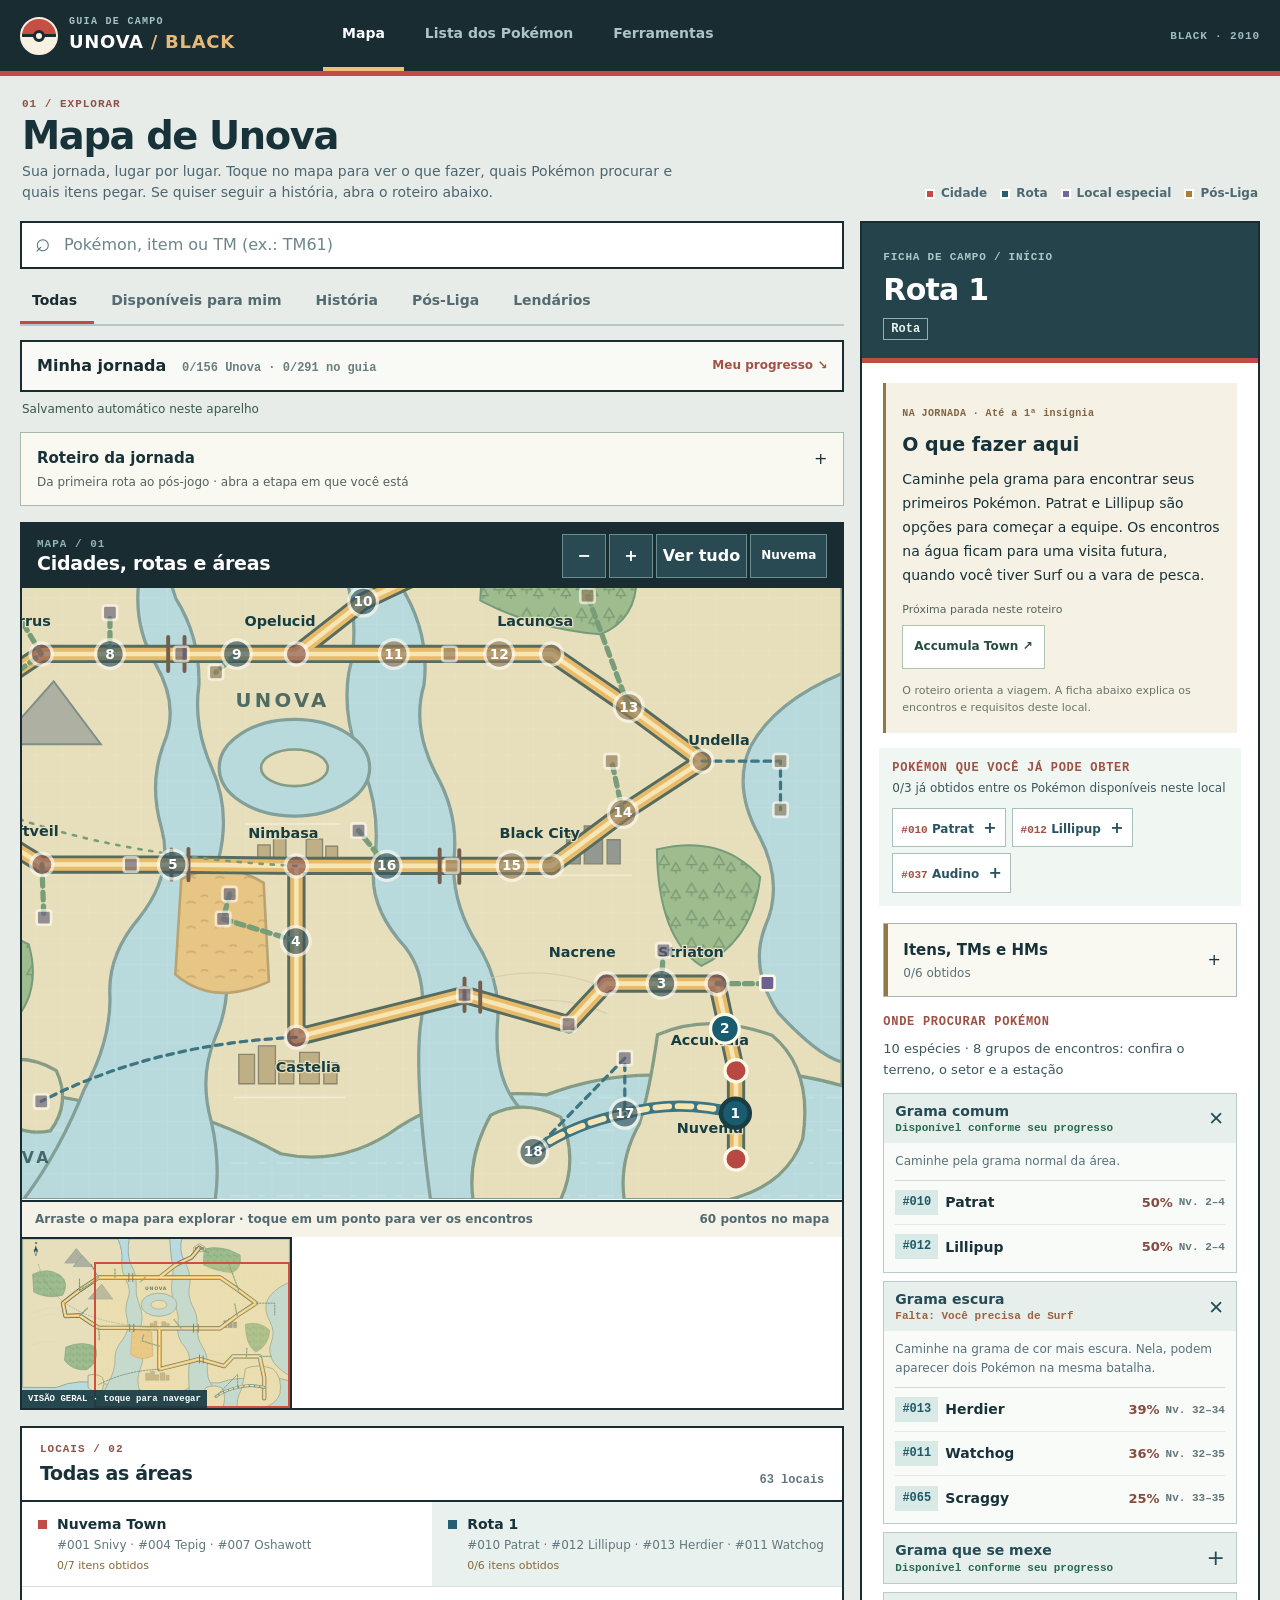
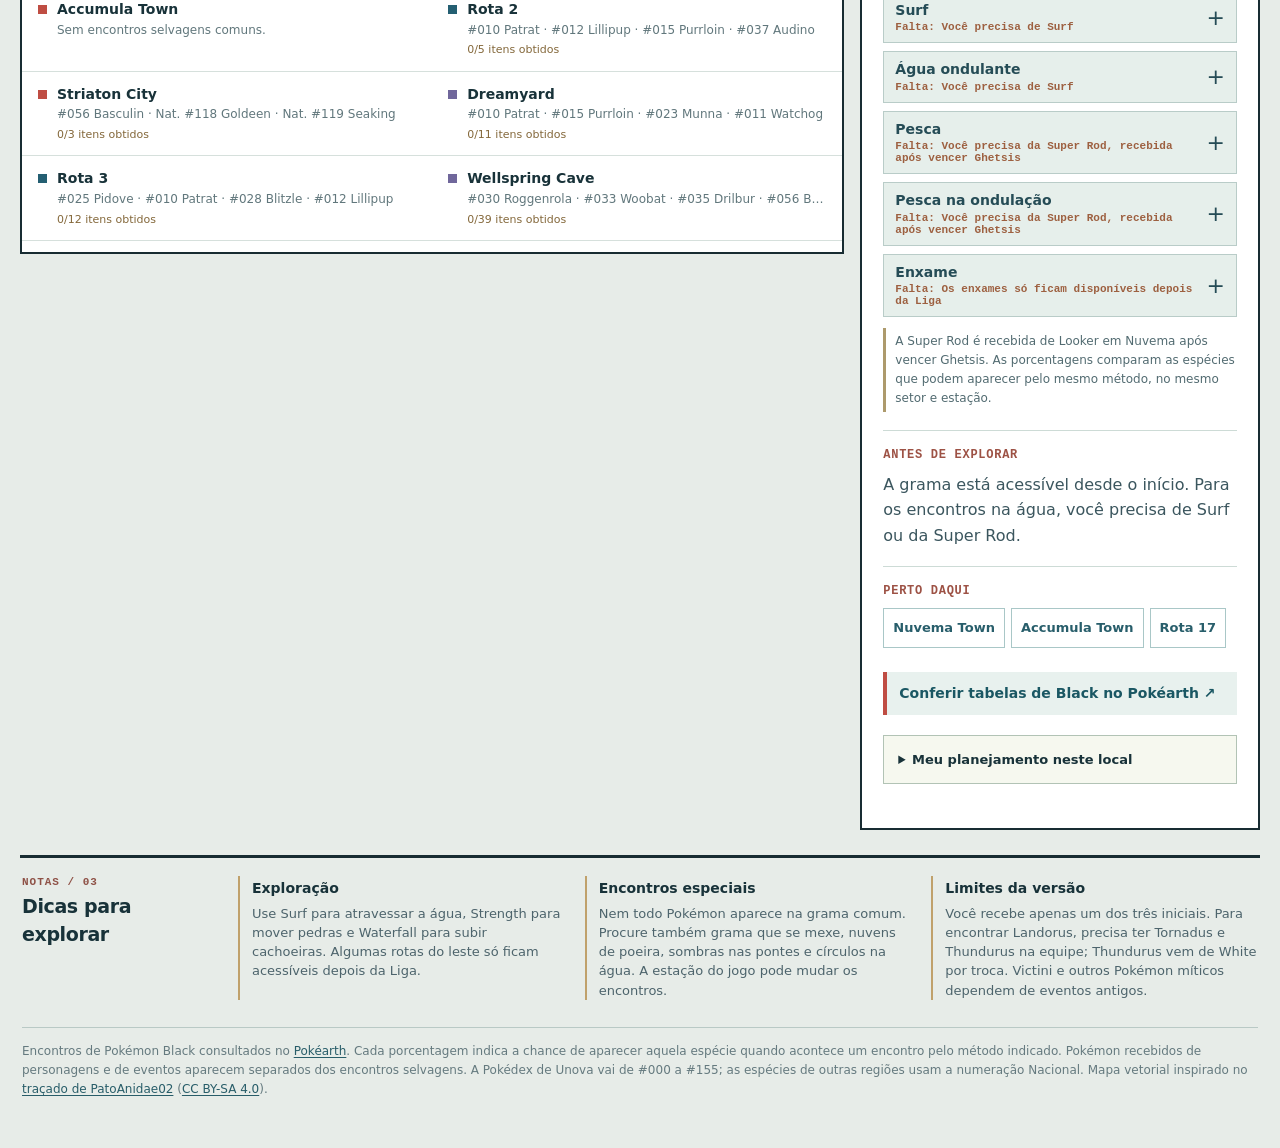
==== index.html @ 4119dab2 "feat: add player tools, offline guide and optional account sync" ====
<!doctype html>
<html lang="pt-BR">
<head>
  <meta charset="utf-8">
  <meta name="viewport" content="width=device-width, initial-scale=1, viewport-fit=cover">
  <meta name="theme-color" content="#182b31">
  <meta name="description" content="Mapa interativo de Unova em Pokémon Black e lista dos 156 Pokémon na ordem da Pokédex original. Encontros, métodos e requisitos por área.">
  <title>Unova — Mapa e Pokédex de Pokémon Black</title>
  <link rel="icon" type="image/svg+xml" href="icons/unova.svg">
  <link rel="icon" type="image/png" sizes="32x32" href="icons/favicon-32.png">
  <link rel="apple-touch-icon" sizes="180x180" href="apple-touch-icon.png">
  <link rel="manifest" href="manifest.webmanifest">
  <meta name="apple-mobile-web-app-capable" content="yes">
  <meta name="apple-mobile-web-app-title" content="Unova Black">
  <meta name="apple-mobile-web-app-status-bar-style" content="default">
  <link rel="stylesheet" href="style.css">
</head>
<body>
  <header class="topbar">
    <div class="brand"><span class="brand-mark" aria-hidden="true"><i></i></span><div><small>GUIA DE CAMPO</small><strong>UNOVA<span> / BLACK</span></strong></div></div>
    <nav class="view-nav" aria-label="Navegação principal"><button type="button" class="view-tab active" data-view="map" aria-pressed="true">Mapa</button><button type="button" class="view-tab" data-view="dex" aria-pressed="false">Lista dos Pokémon</button><button type="button" class="view-tab" data-view="tools" aria-pressed="false">Ferramentas</button></nav>
    <span class="edition">BLACK · 2010</span>
  </header>
  <main>
    <div id="map-view">
      <section class="intro" aria-labelledby="page-title"><div><span class="section-index">01 / EXPLORAR</span><h1 id="page-title">Mapa de Unova</h1><p>Sua jornada, lugar por lugar. Toque no mapa para ver o que fazer, quais Pokémon procurar e quais itens pegar. Se quiser seguir a história, abra o roteiro abaixo.</p></div><div class="quick-key" aria-label="Legenda"><span><i class="key city"></i>Cidade</span><span><i class="key route"></i>Rota</span><span><i class="key special"></i>Local especial</span><span><i class="key post"></i>Pós-Liga</span></div></section>
      <section class="workspace" aria-label="Explorar o mapa">
        <div class="explore-column">
          <div class="searchbar"><label class="search-box"><span class="search-icon" aria-hidden="true">⌕</span><span class="sr-only">Buscar Pokémon, item ou lugar</span><input id="search" type="search" autocomplete="off" placeholder="Pokémon, item ou TM (ex.: TM61)"></label><button id="clear" class="clear-button" type="button" aria-label="Limpar busca" hidden>Limpar</button></div>
          <div id="pokemon-finder" class="pokemon-finder" hidden></div>
          <div class="filters" role="group" aria-label="Filtrar áreas"><button type="button" class="filter active" data-phase="all" aria-pressed="true">Todas</button><button type="button" class="filter" data-phase="available" aria-pressed="false">Disponíveis para mim</button><button type="button" class="filter" data-phase="story" aria-pressed="false">História</button><button type="button" class="filter" data-phase="post" aria-pressed="false">Pós-Liga</button><button type="button" class="filter" data-phase="legend" aria-pressed="false">Lendários</button></div>
          <details class="progress-panel"><summary><span>Minha jornada <b id="progress-summary">0/156 Unova</b></span><span>Meu progresso ↘</span></summary><div class="progress-controls"><label>Insígnias <select id="badge-count" aria-label="Número de insígnias"><option value="0">0</option><option value="1">1</option><option value="2">2</option><option value="3">3</option><option value="4">4</option><option value="5">5</option><option value="6">6</option><option value="7">7</option><option value="8">8</option></select></label><label>Estação <select id="season-select"><option value="all">Não informada</option><option value="Spring">Primavera</option><option value="Summer">Verão</option><option value="Autumn">Outono</option><option value="Winter">Inverno</option></select></label><label>Inicial <select id="starter-select"><option value="">Não escolhido</option><option value="Snivy">Snivy</option><option value="Tepig">Tepig</option><option value="Oshawott">Oshawott</option></select></label><label>Fóssil <select id="fossil-select"><option value="">Não escolhido</option><option value="Tirtouga">Tirtouga</option><option value="Archen">Archen</option></select></label><label><input id="league-toggle" type="checkbox"> Concluí a história (N e Ghetsis)</label><label><input id="surf-toggle" type="checkbox"> Tenho Surf</label><label><input id="strength-toggle" type="checkbox"> Tenho Strength (mover pedras)</label><label><input id="cobalion-toggle" type="checkbox"> Encontrei Cobalion</label><label><input id="rod-toggle" type="checkbox"> Tenho a Super Rod (vara de pesca)</label><label><input id="trade-toggle" type="checkbox"> Mostrar Pokémon obtidos por troca</label><label><input id="event-toggle" type="checkbox"> Mostrar Pokémon de eventos antigos</label></div><p>Atualize suas insígnias e os recursos que já tem. O filtro “Disponíveis para mim” usa essas informações para mostrar encontros compatíveis com seu avanço. Algumas áreas também dependem de acontecimentos da história. As marcações ficam salvas automaticamente neste aparelho.</p><div class="progress-transfer"><button id="export-progress" type="button">Baixar cópia do progresso</button><label class="import-button">Restaurar cópia <input id="import-progress" type="file" accept="application/json,.json"></label></div></details><p id="save-status" class="save-status" role="status" aria-live="polite">Carregando sua jornada…</p>
          <details class="story-outline"><summary><span><b>Roteiro da jornada</b><small>Da primeira rota ao pós-jogo · abra a etapa em que você está</small></span><span aria-hidden="true">+</span></summary><div id="story-chapters"></div></details>
          <section class="map-card" aria-labelledby="map-title"><div class="map-heading"><div><span class="section-index">MAPA / 01</span><h2 id="map-title">Cidades, rotas e áreas</h2></div><div class="map-actions"><button id="zoom-out" type="button" aria-label="Diminuir zoom">−</button><button id="zoom-in" type="button" aria-label="Aumentar zoom">+</button><button id="fit-map" type="button" aria-label="Ver mapa inteiro">Ver tudo</button><button id="recenter" type="button" aria-label="Voltar a Nuvema">Nuvema</button></div></div><div id="map-viewport" class="map-viewport" tabindex="0" aria-label="Mapa de Unova. Arraste para navegar."><svg id="map" viewBox="0 0 1712 1080" role="group" aria-label="Mapa de Unova com cidades, rotas e pontos selecionáveis"></svg></div><div class="map-foot"><span>Arraste o mapa para explorar · toque em um ponto para ver os encontros</span><span id="map-count"></span></div><div id="mini-map" class="mini-map" role="button" tabindex="0" aria-label="Visão geral de Unova. Toque para navegar."><img src="unova-base.svg" alt=""><span id="mini-focus"></span><small>VISÃO GERAL · toque para navegar</small></div></section>
          <section class="results" aria-labelledby="results-title"><div class="results-head"><div><span class="section-index">LOCAIS / 02</span><h2 id="results-title">Todas as áreas</h2></div><span id="result-count" class="result-count"></span></div><div id="results-list" class="results-list"></div></section>
        </div>
        <aside id="detail" class="detail" aria-live="polite" aria-label="Detalhes da área"></aside>
      </section>
      <section class="field-notes" aria-labelledby="notes-title"><div class="notes-heading"><span class="section-index">NOTAS / 03</span><h2 id="notes-title">Dicas para explorar</h2></div><div class="notes-grid"><div><b>Exploração</b><p>Use Surf para atravessar a água, Strength para mover pedras e Waterfall para subir cachoeiras. Algumas rotas do leste só ficam acessíveis depois da Liga.</p></div><div><b>Encontros especiais</b><p>Nem todo Pokémon aparece na grama comum. Procure também grama que se mexe, nuvens de poeira, sombras nas pontes e círculos na água. A estação do jogo pode mudar os encontros.</p></div><div><b>Limites da versão</b><p>Você recebe apenas um dos três iniciais. Para encontrar Landorus, precisa ter Tornadus e Thundurus na equipe; Thundurus vem de White por troca. Victini e outros Pokémon míticos dependem de eventos antigos.</p></div></div></section>
    </div>
    <section id="dex-view" class="dex-view" aria-labelledby="dex-title" hidden><div class="dex-head"><div><span class="section-index">02 / CONSULTAR</span><h1 id="dex-title">Lista dos Pokémon</h1><p>Marque os Pokémon que você já obteve. A Pokédex de Unova segue a numeração original do jogo; a lista completa inclui também Pokémon de outras regiões encontrados neste guia.</p></div><div class="order-switch" role="group" aria-label="Ordem da lista"><button class="order-button active" type="button" data-order="dex" aria-pressed="true">Ordem da Pokédex</button><button class="order-button" type="button" data-order="journey" aria-pressed="false">Ordem de obtenção</button></div></div><div class="scope-switch" role="group" aria-label="Escopo da lista"><button class="scope-button active" type="button" data-scope="unova" aria-pressed="true">Pokédex de Unova · 156</button><button class="scope-button" type="button" data-scope="field" aria-pressed="false">Todas as espécies do guia</button></div><div class="dex-toolbar"><label class="dex-search"><span class="sr-only">Buscar na lista</span><input id="dex-search" type="search" autocomplete="off" placeholder="Buscar nome ou número, ex.: #010"></label><span id="dex-count" class="dex-count"></span></div><div id="dex-list" class="dex-list"></div></section>
    <section id="tools-view" class="tools-view" hidden aria-label="Ferramentas da jornada"></section>
    <p class="source-note">Encontros de Pokémon Black consultados no <a href="https://www.serebii.net/pokearth/unova/" target="_blank" rel="noopener noreferrer">Pokéarth</a>. Cada porcentagem indica a chance de aparecer aquela espécie quando acontece um encontro pelo método indicado. Pokémon recebidos de personagens e de eventos aparecem separados dos encontros selvagens. A Pokédex de Unova vai de #000 a #155; as espécies de outras regiões usam a numeração Nacional. Mapa vetorial inspirado no <a href="https://commons.wikimedia.org/wiki/File:UnovaMap.png" target="_blank" rel="noopener noreferrer">traçado de PatoAnidae02</a> (<a href="https://creativecommons.org/licenses/by-sa/4.0/" target="_blank" rel="noopener noreferrer">CC BY-SA 4.0</a>).</p>
  </main>
  <div id="scrim" class="scrim" hidden></div>
  <script src="data.js"></script><script src="dex.js"></script><script src="national.js"></script><script src="pokedex.js"></script><script src="encounters.js"></script><script src="items.js"></script><script src="item-guide.js"></script><script src="progress-store.js"></script><script src="map-data.js"></script><script src="walkthrough.js"></script><script src="pokemon-guide-data.js"></script><script src="adventure-data.js"></script><script src="adventure.js"></script><script src="cloud-config.js"></script><script src="cloud-sync.js"></script><script src="offline.js"></script><script src="app.js"></script>
</body>
</html>
---- style.css ----
:root{--ink:#183239;--deep:#182c32;--deep2:#24434a;--red:#bf4d43;--gold:#c89a4f;--sea:#b9dadd;--paper:#f3f1e7;--white:#fff;--line:#a9b9b6;--muted:#587079}
*{box-sizing:border-box}
html{scroll-behavior:smooth}
body{margin:0;background:#e7ece8;color:var(--ink);font:16px/1.48 system-ui,-apple-system,Segoe UI,Roboto,sans-serif}
button,input{font:inherit}button{cursor:pointer}[hidden]{display:none!important}
button:focus-visible,input:focus-visible,[tabindex]:focus-visible{outline:3px solid #df9a45;outline-offset:2px}
.sr-only{position:absolute;width:1px;height:1px;overflow:hidden;clip:rect(0,0,0,0);white-space:nowrap}
.topbar{height:76px;background:var(--deep);color:#fff;border-bottom:5px solid var(--red);display:flex;align-items:stretch;gap:28px;padding:0 max(20px,calc((100vw - 1410px)/2))}
.brand{display:flex;align-items:center;gap:11px;min-width:275px}.brand-mark{width:38px;height:38px;border:2px solid #f7eee0;border-radius:50%;display:grid;place-items:center;position:relative;overflow:hidden;background:linear-gradient(#c74e43 0 47%,#f7f1e4 47%)}.brand-mark:before{content:"";position:absolute;left:0;right:0;top:47%;height:3px;background:var(--deep)}.brand-mark i{position:relative;width:12px;height:12px;border:3px solid var(--deep);border-radius:50%;background:#f7f1e4}.brand small{display:block;color:#a5c4c4;font:700 10px/1.1 ui-monospace,SFMono-Regular,monospace;letter-spacing:.13em;margin-bottom:4px}.brand strong{font-size:18px;letter-spacing:.04em;line-height:1;white-space:nowrap}.brand strong span{color:#e6b979}
.view-nav{display:flex;align-items:stretch;gap:2px}.view-tab{border:0;border-bottom:4px solid transparent;background:transparent;color:#abc4c7;font-weight:750;font-size:14px;padding:0 19px;min-height:44px;white-space:nowrap}.view-tab:hover{color:#fff;background:#27434a}.view-tab.active{color:#fff;border-bottom-color:#f0c076}.edition{margin-left:auto;align-self:center;color:#9ebcc0;font:700 11px ui-monospace,SFMono-Regular,monospace;letter-spacing:.08em;white-space:nowrap}
main{max-width:1450px;margin:auto;padding:0 20px 38px}
.intro{display:flex;justify-content:space-between;align-items:end;gap:20px;padding:22px 2px 18px}.section-index{display:block;color:#8e5146;font:800 11px/1.2 ui-monospace,SFMono-Regular,monospace;letter-spacing:.09em}.intro h1,.dex-head h1{margin:4px 0 2px;font-size:clamp(27px,3vw,39px);font-weight:900;letter-spacing:-.035em;line-height:1.1}.intro p,.dex-head p{margin:4px 0 0;color:#4c6570;font-size:14px;max-width:690px}.quick-key{display:flex;gap:13px;flex-wrap:wrap;justify-content:end;font-size:12px;color:#4d6971;font-weight:700;white-space:nowrap}.quick-key span{display:inline-flex;align-items:center;gap:6px}.key{display:inline-block;width:10px;height:10px;border:2px solid #fff}.key.city{background:var(--red)}.key.route{background:#245f72}.key.special{background:#70679b}.key.post{background:#ad7d32}
.workspace{display:grid;grid-template-columns:minmax(0,1.65fr) minmax(330px,.8fr);gap:16px;align-items:start}.explore-column{min-width:0}
.searchbar{display:flex;gap:7px}.search-box{display:flex;align-items:center;min-height:48px;flex:1;background:#fff;border:2px solid var(--deep);min-width:0}.search-icon{font-size:26px;color:#55777f;line-height:1;padding:0 13px 5px}.search-box input{width:100%;height:44px;border:0;background:transparent;outline:0;color:var(--ink);padding:0 10px 0 0;min-width:0}.search-box input::placeholder{color:#6c858b}.clear-button{border:2px solid var(--deep);background:#e0e9e6;color:var(--deep);font-size:13px;font-weight:800;padding:0 12px}
.filters{display:flex;gap:0;overflow-x:auto;border-bottom:2px solid #b6c7c6;margin:11px 0 14px;scrollbar-width:none}.filters::-webkit-scrollbar{display:none}.filter{background:transparent;border:0;border-bottom:3px solid transparent;color:#546b72;font-weight:750;font-size:14px;padding:8px 17px;min-height:44px;white-space:nowrap}.filter:first-child{padding-left:12px}.filter.active{color:var(--deep);border-bottom-color:var(--red)}.filter:hover{background:#d9e4e0}
.map-card,.results,.detail{border:2px solid var(--deep);background:#fff;overflow:hidden}.map-heading{min-height:64px;background:var(--deep);color:#fff;display:flex;align-items:center;justify-content:space-between;gap:10px;padding:10px 15px}.map-heading .section-index{color:#91b3b6}.map-heading h2{font-size:19px;letter-spacing:-.015em;margin:2px 0 0;line-height:1.1}.map-actions{display:flex;gap:3px}.map-actions button{background:#294a52;border:1px solid #6b8c91;color:#fff;min-width:44px;height:44px;font-weight:800}.map-actions button:hover{background:#3b6971}.map-actions #recenter{font-size:12px;padding:0 10px}
.map-viewport{overflow:auto;background:var(--sea);height:min(68vh,800px);min-height:550px;scrollbar-color:#588e97 transparent;overscroll-behavior:contain;touch-action:pan-x pan-y}.map-viewport svg{display:block;width:100%;min-width:1120px;height:auto;aspect-ratio:1712/1080}.map-foot{background:#f5f2e8;border-top:2px solid var(--deep);display:flex;justify-content:space-between;gap:12px;padding:9px 13px;color:#536b70;font-size:12px;font-weight:650}
.map-viewport .node{cursor:pointer;transition:opacity .12s}.map-viewport .node.dimmed{opacity:.24}.map-viewport .node .ring{fill:#b84942;stroke:#fff9e6;stroke-width:5}.map-viewport .node.route .ring{fill:#195c70}.map-viewport .node.post .ring{fill:#a9772f}.map-viewport .node .site-marker{fill:#6c6191;stroke:#fff9e6;stroke-width:4}.map-viewport .node.post .site-marker{fill:#a9772f}.map-viewport .node.active .ring,.map-viewport .node.active .site-marker{stroke:#183e43;stroke-width:7}.map-viewport .node .route-label{font-size:21px;fill:#fff;font-weight:900;text-anchor:middle;pointer-events:none}.map-viewport .node .label{font-size:22px;fill:#153d43;stroke:#e7dfbb;stroke-width:4px;paint-order:stroke;font-weight:900;pointer-events:none}.map-viewport .node .touch{fill:transparent;pointer-events:all}
.detail{position:sticky;top:12px;min-height:405px}.detail-top{background:var(--deep2);color:#fff;border-bottom:5px solid var(--red);padding:20px 21px 18px;position:relative}.detail-overline{color:#a8c9ca;font:800 11px ui-monospace,SFMono-Regular,monospace;letter-spacing:.07em;text-transform:uppercase}.detail h2{font-size:30px;font-weight:900;line-height:1.1;letter-spacing:-.025em;margin:6px 0 12px}.detail-meta{display:flex;gap:6px;flex-wrap:wrap}.pill{border:1px solid #8ab1b3;color:#e7f1ee;padding:3px 7px;font:750 12px ui-monospace,SFMono-Regular,monospace}.pill.gold{border-color:#d6b477;color:#f2d69b}.detail-close{display:none}.detail-body{padding:20px 21px 24px}.detail-section+.detail-section{border-top:1px solid #cddbd6;padding-top:17px;margin-top:18px}.detail-section h3{font:900 12px ui-monospace,SFMono-Regular,monospace;letter-spacing:.06em;text-transform:uppercase;margin:0 0 10px;color:#9d5245}.detail-section p{margin:0;color:#3b565e;line-height:1.58}.species,.nearby{display:flex;flex-wrap:wrap;gap:6px}.species .pokemon-chip{display:flex;align-items:center;gap:8px;border:1px solid #c8d7d3;background:#f3f7f4;padding:5px 9px 5px 5px;font-size:14px;font-weight:700}.dex-no{display:inline-block;min-width:43px;text-align:center;background:#d9e9e6;color:#1d5968;font:850 12px/1.25 ui-monospace,SFMono-Regular,monospace;padding:5px 4px}.dex-no.national{background:#e9e3d1;color:#6c603e;min-width:72px}.nearby button{border:1px solid #a9c7c7;background:#fff;color:#285e6b;font-weight:750;padding:7px 9px;font-size:13px;min-height:40px}.nearby button:hover{background:#e8f1ee}.source-link{display:block;margin-top:24px;padding:11px 12px;border-left:4px solid var(--red);background:#e8f1ee;color:#1a5763;text-decoration:none;font-weight:800;font-size:14px}.source-link:hover{text-decoration:underline}
.encounter-intro{font-size:13px;color:#5a7279;margin:0 0 12px!important}.encounter-groups{display:grid;gap:8px}.encounter-group{border:1px solid #b9ccc8;background:#f9fbf8}.encounter-group summary{list-style:none;display:flex;align-items:center;justify-content:space-between;gap:8px;min-height:48px;padding:9px 11px;cursor:pointer;background:#e6efeb;color:#254c56}.encounter-group summary::-webkit-details-marker{display:none}.encounter-group summary b{display:block;font-size:14px;line-height:1.25}.encounter-group summary small{display:block;margin-top:2px;font-size:11px;color:#526b72}.encounter-toggle{font-size:22px;line-height:1;font-weight:400}.encounter-group[open] .encounter-toggle{transform:rotate(45deg)}.encounter-content{padding:9px 11px 3px}.detail-section .encounter-content p{font-size:12px;color:#577079;margin-bottom:9px}.encounter-list{border-top:1px solid #ccdad5}.encounter-row{display:flex;justify-content:space-between;align-items:center;gap:8px;min-height:44px;border-bottom:1px solid #e0e9e5;padding:5px 0}.encounter-row:last-child{border-bottom:0}.encounter-mon{display:flex;align-items:center;gap:7px;min-width:0}.encounter-mon strong{font-size:14px;overflow-wrap:anywhere;line-height:1.2}.encounter-stats{display:flex;align-items:center;gap:6px;flex:none;font-size:13px;color:#864b40}.encounter-stats small{color:#60767a;font:700 11px ui-monospace,SFMono-Regular,monospace;white-space:nowrap}.detail-section .method-note{margin-top:11px;font-size:12px;color:#526b71;border-left:3px solid #ad9a6c;padding:4px 0 4px 9px}.special-list{display:grid;gap:8px}.special-entry{border-left:3px solid #ba734e;background:#f5f1e8;padding:9px 11px}.special-entry b{font-size:14px}.special-entry small{display:block;color:#8f5548;font:800 11px ui-monospace,SFMono-Regular,monospace;text-transform:uppercase;margin:2px 0 4px}.special-entry p{font-size:13px}
.results{margin-top:16px}.results-head{display:flex;align-items:end;justify-content:space-between;gap:12px;padding:15px 18px 13px;border-bottom:2px solid var(--deep)}.results h2,.field-notes h2{font-size:19px;margin:3px 0 0;letter-spacing:-.02em}.result-count{font:750 12px ui-monospace,SFMono-Regular,monospace;color:#617781}.results-list{display:grid;grid-template-columns:repeat(2,minmax(0,1fr));max-height:350px;overflow:auto}.result-item{display:flex;align-items:start;gap:10px;text-align:left;border:0;border-bottom:1px solid #d6e0dc;background:#fff;padding:12px 16px;color:var(--ink);min-width:0;min-height:64px}.result-item:hover,.result-item.active{background:#e8f1ee}.result-dot{width:9px;height:9px;flex:none;margin-top:6px;background:#245f72}.result-dot.city{background:var(--red)}.result-dot.special{background:#70679b}.result-dot.post{background:#ad7d32}.result-copy{min-width:0}.result-copy strong{display:block;font-size:14px}.result-copy small{display:block;white-space:nowrap;overflow:hidden;text-overflow:ellipsis;color:#61777c;font-size:12px;margin-top:2px}.no-results{padding:25px;color:#597178;grid-column:1/-1}
.field-notes{border-top:3px solid var(--deep);margin-top:25px;padding:18px 2px 4px;display:grid;grid-template-columns:200px 1fr;gap:16px}.notes-grid{display:grid;grid-template-columns:repeat(3,minmax(0,1fr));gap:20px}.notes-grid>div{padding-left:12px;border-left:2px solid #c0a16b}.notes-grid b{font-size:14px}.notes-grid p{font-size:13px;color:#4d646c;margin:4px 0 0}.source-note{border-top:1px solid #b9c9c5;padding-top:14px;color:#657a7f;font-size:12px;line-height:1.6;margin:23px 2px 0}.source-note a{color:#285d69;text-underline-offset:2px}.scrim{display:none}
.dex-view{padding:24px 0 0}.dex-head{display:flex;justify-content:space-between;align-items:end;gap:25px;border-bottom:3px solid var(--deep);padding:0 2px 18px}.dex-head p{max-width:690px}.order-switch{display:flex;border:2px solid var(--deep);flex:none}.order-button{border:0;background:#edf3ef;color:#35525b;font-weight:800;font-size:13px;padding:10px 15px;min-height:44px;white-space:nowrap}.order-button+button{border-left:2px solid var(--deep)}.order-button.active{background:var(--deep);color:#fff}.dex-toolbar{display:flex;justify-content:space-between;align-items:center;gap:15px;margin:18px 0 12px}.dex-search{display:block;flex:1;max-width:500px}.dex-search input{width:100%;height:48px;border:2px solid var(--deep);background:#fff;color:var(--ink);padding:0 13px}.dex-count{font:800 12px ui-monospace,SFMono-Regular,monospace;color:#546b71}.dex-list{border:2px solid var(--deep);background:#fff}.dex-grid{display:grid;grid-template-columns:repeat(3,minmax(0,1fr))}.dex-entry{display:flex;align-items:center;gap:12px;min-height:69px;border-right:1px solid #d3dfd9;border-bottom:1px solid #d3dfd9;padding:10px 14px}.dex-entry:nth-child(3n){border-right:0}.dex-entry .number{font:900 17px ui-monospace,SFMono-Regular,monospace;color:#aa5043;min-width:53px}.dex-entry .dex-main{min-width:0;flex:1}.dex-entry strong{display:block;font-size:15px;line-height:1.2}.dex-entry small{display:block;color:#627a7e;font-size:12px;white-space:nowrap;overflow:hidden;text-overflow:ellipsis;margin-top:3px}.dex-entry button{border:1px solid #b6ceca;background:#f4f8f5;color:#285b68;font-weight:800;font-size:12px;min-height:38px;padding:0 8px;white-space:nowrap}.dex-entry button:hover{background:#e1eeea}.journey-group{border-bottom:2px solid #bccdc7;display:grid;grid-template-columns:220px 1fr}.journey-group:last-child{border-bottom:0}.journey-place{background:#f1f4ec;border-right:2px solid #bccdc7;padding:17px 19px}.journey-place .step{display:block;color:#9d5245;font:900 12px ui-monospace,SFMono-Regular,monospace;margin-bottom:5px}.journey-place h3{font-size:18px;line-height:1.15;margin:0 0 6px}.journey-place small{color:#59727a;font-size:12px}.journey-place button{display:block;border:0;background:transparent;color:#2c6672;padding:7px 0 0;font-size:13px;font-weight:800;text-decoration:underline;text-underline-offset:2px}.journey-species{padding:16px 18px;display:flex;align-items:center;flex-wrap:wrap;gap:8px}.journey-species span{display:inline-flex;gap:7px;align-items:center;border:1px solid #cadad4;background:#f8faf7;padding:7px 10px;font-weight:750;font-size:14px}.journey-species b{color:#a25045;font:850 13px ui-monospace,SFMono-Regular,monospace}.dex-empty{padding:28px;color:#576f75}
@media(max-width:1020px){.workspace{grid-template-columns:minmax(0,1.4fr) minmax(300px,.8fr)}.topbar{gap:12px}.brand{min-width:240px}.view-tab{padding:0 12px}.edition{display:none}.quick-key{justify-content:start}.intro{align-items:start;flex-direction:column;gap:9px}.field-notes{display:block}.notes-grid{margin-top:15px}}
@media(max-width:900px){main{padding:0 12px 30px}.topbar{height:auto;min-height:69px;flex-wrap:wrap;padding:8px 13px 0;gap:0 12px}.brand{height:48px;min-width:0;flex:1}.brand strong{font-size:17px}.view-nav{width:100%;justify-content:stretch}.view-tab{flex:1;min-height:44px}.intro{padding:17px 1px 14px}.intro h1{font-size:28px}.intro p{font-size:13px}.workspace{display:block}.map-viewport{height:53dvh;min-height:360px;max-height:650px}.map-viewport svg{width:1120px;min-width:1120px}.detail{display:none;position:fixed;z-index:30;bottom:0;left:0;right:0;top:auto;min-height:0;max-height:82dvh;overflow:auto;border-width:2px 2px 0;border-radius:10px 10px 0 0;padding-bottom:env(safe-area-inset-bottom)}.detail.open{display:block;animation:slideup .22s ease-out}.detail-close{display:grid;place-items:center;position:absolute;right:13px;top:13px;width:44px;height:44px;border:1px solid #9eb9b9;background:#35555d;color:#fff;font-size:26px;line-height:1}.detail-top{padding:19px 20px 16px}.detail-body{padding:18px 20px 24px}.scrim:not([hidden]){display:block;position:fixed;inset:0;background:#0b2530aa;z-index:29}.results-list{grid-template-columns:1fr;max-height:320px}.field-notes{margin-top:20px}.dex-view{padding-top:18px}.dex-head{display:block}.order-switch{display:inline-flex;margin-top:18px}.dex-grid{grid-template-columns:repeat(2,minmax(0,1fr))}.dex-entry:nth-child(3n){border-right:1px solid #d3dfd9}.dex-entry:nth-child(2n){border-right:0}.journey-group{grid-template-columns:190px 1fr}@keyframes slideup{from{transform:translateY(20px);opacity:.8}to{transform:translateY(0);opacity:1}}}
@media(max-width:600px){.brand small{font-size:9px}.brand-mark{width:34px;height:34px}.brand strong{font-size:15px}.quick-key{gap:6px 12px;font-size:11px}.filter{padding:8px 13px}.map-heading h2{font-size:17px}.map-actions button{min-width:40px;height:42px}.map-actions #recenter{font-size:11px;padding:0 7px}.map-foot{font-size:11px}.map-foot span:first-child{max-width:210px}.notes-grid{grid-template-columns:1fr;gap:15px}.dex-head h1{font-size:28px}.dex-head p{font-size:13px}.order-switch{width:100%;display:flex}.order-button{flex:1;font-size:12px;padding:8px 5px}.dex-grid{grid-template-columns:1fr}.dex-entry,.dex-entry:nth-child(3n),.dex-entry:nth-child(2n){border-right:0}.journey-group{display:block}.journey-place{border-right:0;border-bottom:1px solid #bccdc7;padding:13px 15px}.journey-place h3{font-size:17px}.journey-species{padding:13px 15px}.dex-toolbar{margin-top:14px}.dex-count{font-size:11px}}
@media(prefers-reduced-motion:reduce){html{scroll-behavior:auto}.detail.open{animation:none}.map-viewport .node{transition:none}}
/* Field guide controls */
.progress-panel{border:2px solid var(--deep);background:#f9faf5;margin:11px 0 14px}.progress-panel>summary{list-style:none;cursor:pointer;display:flex;justify-content:space-between;align-items:center;gap:10px;padding:12px 15px;color:var(--deep);font-weight:850}.progress-panel>summary::-webkit-details-marker{display:none}.progress-panel>summary b{font:700 12px ui-monospace,SFMono-Regular,monospace;color:#697e80;margin-left:10px}.progress-panel>summary>span:last-child{font-size:12px;color:#a35047}.progress-controls{display:flex;flex-wrap:wrap;align-items:center;gap:8px 16px;padding:13px 15px 7px;border-top:1px solid #c9d8d3}.progress-controls label{display:flex;align-items:center;gap:7px;font-size:13px;font-weight:750;min-height:36px}.progress-controls select{font:inherit;border:1px solid #9db9b4;background:white;color:var(--deep);padding:6px}.progress-controls input{accent-color:#a95043;width:17px;height:17px}.progress-panel p{font-size:12px;color:#5d7378;line-height:1.4;margin:7px 15px 12px}.progress-transfer{display:flex;gap:8px;padding:0 15px 14px}.progress-transfer button,.import-button{display:inline-flex;align-items:center;padding:7px 10px;min-height:36px;background:#e8f1eb;border:1px solid #a9c2be;color:#27565d;font-size:12px;font-weight:800;cursor:pointer}.import-button input{position:absolute;width:1px;height:1px;opacity:0}.availability-ready,.availability-locked{font:800 11px ui-monospace,SFMono-Regular,monospace!important;margin-top:4px}.availability-ready{color:#286b4d!important}.availability-locked{color:#9d6040!important}.detail-section .data-caution{color:#a14d41;background:#fbefdf;padding:8px;margin:5px 0 9px}.mini-map{width:min(270px,100%);aspect-ratio:1712/1080;position:relative;overflow:hidden;border-top:2px solid var(--deep);border-right:2px solid var(--deep);cursor:crosshair;background:#c4dcda}.mini-map img{width:100%;height:100%;object-fit:fill}.mini-map #mini-focus{position:absolute;display:block;border:2px solid #cf4f3c;background:#f5d78533;pointer-events:none}.mini-map small{position:absolute;bottom:0;left:0;background:#173941e8;color:white;font:750 9px ui-monospace,SFMono-Regular,monospace;padding:4px 6px}.map-viewport .node.locked .ring,.map-viewport .node.locked .site-marker{filter:saturate(.45);opacity:.66}.pokemon-finder{border:2px solid #a45b49;background:#fffbf1;margin:10px 0}.finder-title{padding:11px 14px;border-bottom:1px solid #d8c7ab;display:flex;align-items:center;gap:12px}.finder-title strong{font-size:17px}.finder-options{display:grid;grid-template-columns:repeat(2,minmax(0,1fr))}.finder-options button{border:0;border-right:1px solid #dfd5c5;border-bottom:1px solid #dfd5c5;text-align:left;background:transparent;padding:10px 14px;color:var(--deep)}.finder-options button:hover{background:#f5ead8}.finder-options b,.finder-options span,.finder-options small{display:block}.finder-options span{font-size:12px;margin-top:3px}.finder-options small{font-size:11px;color:#84604e;margin-top:3px}.pokemon-finder>p{margin:12px 14px;font-size:14px}.dex-entry.obtained{background:#f2f8f1}.dex-entry .dex-track[aria-pressed=true]{background:#dceee1;color:#286248;border-color:#9dc2a7}.dex-entry small{white-space:normal;line-height:1.3}.dex-entry{min-height:84px}.dex-entry button{min-height:38px}
@media(max-width:900px){.mini-map{width:100%;max-width:340px}.map-actions #fit-map{font-size:11px;padding:0 7px}}
@media(max-width:600px){.progress-panel>summary{display:block}.progress-panel>summary>span{display:block}.progress-panel>summary>span:last-child{margin-top:4px}.finder-options{grid-template-columns:1fr}.map-actions{gap:2px}.map-actions button{min-width:35px!important}.map-actions #recenter{font-size:10px!important;padding:0 4px!important}.dex-entry{flex-wrap:wrap;gap:7px}.dex-entry .dex-main{flex-basis:calc(100% - 75px)}.dex-entry button{margin-left:65px}.dex-entry button+button{margin-left:0}}
.map-viewport.overview{height:auto;min-height:0;max-height:none;cursor:zoom-in}.map-viewport.overview svg{min-width:0}.map-viewport.overview .node .touch{r:46}
.scope-switch{display:flex;flex-wrap:wrap;gap:5px;margin:15px 0 0}.scope-button{border:1px solid #a9c3c0;background:#f1f6f2;color:#285661;padding:9px 13px;min-height:44px;font-weight:800;font-size:13px}.scope-button.active{background:var(--deep);border-color:var(--deep);color:white}.area-checklist{background:#f0f6f1;padding:13px!important;margin:-3px -4px 17px}.area-checklist h3{margin-bottom:4px}.area-checklist p{font-size:12px;margin-bottom:10px}.checklist-items{display:flex;flex-wrap:wrap;gap:6px}.checklist-items button{border:1px solid #a9bfbb;background:white;color:#295360;font-size:12px;font-weight:750;padding:7px 8px;min-height:38px}.checklist-items button b{font:850 11px ui-monospace,SFMono-Regular,monospace;color:#9e5045}.checklist-items button span{margin-left:5px;font-size:16px}.checklist-items button[aria-pressed=true]{background:#d7ead9;border-color:#7bb18a;color:#215a3a}.dex-entry .number{min-width:72px;font-size:14px}.journey-place .step{line-height:1.4}
@media(max-width:600px){.scope-switch{display:grid;grid-template-columns:1fr 1fr}.scope-button{font-size:12px;padding:7px 5px}.dex-entry .dex-main{flex-basis:calc(100% - 95px)}.dex-entry button{margin-left:80px}}
.journey-species span button{border:1px solid #a5c2bc;background:#fff;color:#2a5c65;min-width:28px;min-height:28px;margin-left:2px;padding:1px 5px;font-size:17px;line-height:1}.journey-species span button[aria-pressed=true]{background:#d7ead9;border-color:#80b18c;color:#215a3a}

.save-status{font-size:12px;line-height:1.5;color:#36594e;margin:-6px 0 14px;padding:0 2px}.save-status[data-state="error"]{color:#8c3028;background:#fff0e7;border:1px solid #be7563;padding:10px 12px;font-weight:700}

/* Landmark names appear on selection, keyboard focus or hover without crowding the map. */
.map-viewport .node .site-label{opacity:0;transition:opacity .12s;font-size:20px}
.map-viewport .node.active .site-label,.map-viewport .node:hover .site-label,.map-viewport .node:focus-visible .site-label{opacity:1}
.map-viewport .node:focus-visible{outline:none}
.map-viewport .node:focus-visible .ring,.map-viewport .node:focus-visible .site-marker{stroke:#183e43;stroke-width:7}
/* Area inventory stays collapsed until requested. */
.area-items{border:1px solid #a8bab0;background:#faf9f1;margin:0 0 18px;color:var(--ink)}
.area-items>summary{cursor:pointer;list-style:none;display:flex;align-items:center;justify-content:space-between;gap:12px;padding:14px 15px;min-height:58px;border-left:4px solid #927845}
.area-items>summary::-webkit-details-marker{display:none}.area-items>summary b{font-size:15px}.area-items>summary small{display:block;font-size:12px;color:var(--muted);margin-top:3px}.area-items[open] .items-toggle{transform:rotate(45deg)}
.items-content{border-top:1px solid #c8d0bd}.items-note,.items-query{padding:0 14px;font-size:12px;line-height:1.55;color:#52645e}.item-filters{display:flex;gap:5px;padding:0 12px 12px;flex-wrap:wrap}.item-filters button{background:transparent;border:1px solid #a8bab0;min-height:40px;padding:7px 12px;color:var(--ink);font-family:inherit;font-weight:700;font-size:12px;cursor:pointer}.item-filters button[aria-pressed=true]{background:#233e40;color:#fff;border-color:#233e40}
.item-row{position:relative;border-top:1px solid #dddccf;padding:12px 14px}.item-row-top{display:flex;align-items:center;gap:10px}.item-row-top>div{min-width:0}.item-row strong{font-size:14px;overflow-wrap:anywhere}.item-row small{display:block;font-size:11px;color:#657570}.item-check{width:40px;height:40px;flex:none;background:#fff;border:1px solid #9cae9f;color:#31524d;font-size:22px;cursor:pointer}.item-check[aria-pressed=true]{background:#dfece0;border-color:#4e795c}.item-check:disabled{cursor:default;opacity:.5}.item-row.obtained strong{color:#47724f}.item-row p{font-size:13px;line-height:1.5;margin:8px 0 5px}.item-row .item-requirements{color:#8c5737;font-weight:650}.item-code{font:800 11px ui-monospace,SFMono-Regular,monospace;padding:3px 5px;background:#e8debc;color:#655029;vertical-align:middle}.item-code.hm{background:#d7e8e9;color:#23595f}.item-source{display:inline-block;font-size:11px;min-height:32px;align-content:center;color:#63766b;margin-top:3px}.item-more>summary{cursor:pointer;padding:14px;font-size:13px;font-weight:750;min-height:44px;border-top:1px solid #c8d0bd}.result-item .result-items{color:#84683b;font-size:11px;margin-top:3px;display:block}.item-check:focus-visible,.item-filters button:focus-visible,.item-more>summary:focus-visible,.area-items>summary:focus-visible{outline:3px solid #a27b35;outline-offset:2px}

/* A travel journal: restrained typography and progressive disclosure. */
.story-outline{margin:0 0 16px;border:1px solid #a8bab0;background:#faf9f1}.story-outline>summary{display:flex;justify-content:space-between;gap:12px;padding:14px 16px;cursor:pointer;list-style:none}.story-outline>summary b,.story-outline>summary small{display:block}.story-outline>summary b{font-size:15px}.story-outline>summary small{font-size:12px;line-height:1.5;color:#52645e;margin-top:4px}.story-chapter{border-top:1px solid #d1d7cb}.story-chapter>summary{display:flex;align-items:center;gap:14px;padding:13px 16px;cursor:pointer;list-style:none}.story-number{font:700 14px ui-monospace,monospace;color:#8b6744}.story-chapter>summary small,.story-chapter>summary b{display:block}.story-chapter>summary small{font-size:11px;color:#67786d;margin-bottom:3px}.story-chapter>summary b{font-size:14px}.story-chapter-body{padding:0 16px 17px 47px}.story-chapter-body p,.story-context p{font-size:14px;line-height:1.7;margin:0 0 13px}.story-chapter-body h3{font-size:11px;text-transform:uppercase;letter-spacing:.06em;margin:17px 0 8px;color:#52645e}.story-links{display:flex;gap:6px;flex-wrap:wrap}.story-links button{font-family:inherit;font-weight:700;font-size:12px;color:#264c43;border:1px solid #b1c3b1;background:#fff;padding:9px 11px;min-height:44px;cursor:pointer}.story-links button:hover{background:#edf2e6}.story-context{padding:16px;margin-bottom:18px;border-left:3px solid #927845;background:#f6f1e5}.story-eyebrow{font:700 10px ui-monospace,monospace;letter-spacing:.04em;color:#806443}.story-context h3{font-size:19px;margin:8px 0 10px}.story-next{display:block;font-size:11px;color:#52645e;margin:15px 0 6px}.story-footnote{display:block;font-size:11px;line-height:1.6;color:#687568;margin-top:13px}.story-outline summary:focus-visible,.story-links button:focus-visible{outline:3px solid #927845;outline-offset:2px}.story-outline summary::-webkit-details-marker{display:none}
@media(max-width:600px){.story-chapter-body{padding-left:16px}.story-links button{flex-grow:1;text-align:left}.story-context{padding:14px}.story-context p{font-size:13px}}

/* Tools share the field guide's paper, ink and quiet borders. */
.tools-view{max-width:1120px;margin:30px auto}.guide-intro h1{font-size:clamp(27px,4vw,42px);margin:8px 0}.guide-intro p{max-width:680px;line-height:1.7}.guide-spoilers{display:flex;align-items:center;gap:9px;font-size:14px;margin:18px 0}.guide-spoilers input,.guide-tasks input{width:18px;height:18px;accent-color:#375b48;flex-shrink:0}.guide-now-card{background:#f6f1e5;border:1px solid #b7bea9;border-left:4px solid #927845;padding:22px;margin:24px 0}.guide-now-card h2{font-size:12px;letter-spacing:.08em;text-transform:uppercase;color:#806443;margin:0 0 17px}.guide-now-card h3{font-size:24px;margin:6px 0 12px}.guide-now-card p{line-height:1.7}.guide-eyebrow{font:700 11px ui-monospace,monospace;color:#806443}.guide-now-card small,.guide-row small,.guide-area-content small{display:block;font-size:12px;line-height:1.6;color:#5c7066}.guide-tools-grid{display:grid;grid-template-columns:repeat(2,minmax(0,1fr));gap:12px;align-items:start}.guide-tool{border:1px solid #b4c2b5;background:#fafaf3;min-width:0}.guide-tool>summary{cursor:pointer;list-style:none;padding:18px 20px;min-height:85px;border-left:3px solid #a6b99c}.guide-tool>summary b,.guide-tool>summary small{display:block}.guide-tool>summary b{font-size:16px}.guide-tool>summary small{font-size:12px;line-height:1.5;color:#5c7066;margin-top:5px}.guide-tool[open]>summary{border-bottom:1px solid #cad5c5;border-left-color:#927845}.guide-tool-body{padding:16px 20px}.guide-tool-body p,.guide-area-content p{font-size:14px;line-height:1.65}.guide-tool-body label,.guide-area-content label{display:block;font-size:12px;font-weight:700;margin:12px 0 7px}.guide-tool-body input[type=search],.guide-tool-body input[type=email],.guide-tool-body input[type=text],.guide-tool-body select,.guide-area-content textarea{width:100%;min-height:44px;border:1px solid #a4b7a8;border-radius:0;background:#fff;color:#203d37;padding:10px;font:inherit;font-size:14px;max-width:100%}.guide-inline{display:flex;align-items:center;gap:8px;flex-wrap:wrap}.guide-inline select{flex:1;min-width:180px}.guide-tool-body button,.guide-now-card button,.area-tools button{font:700 12px ui-sans-serif,system-ui;border:1px solid #a9bfaf;background:#edf3e8;color:#294d41;padding:8px 11px;min-height:44px;cursor:pointer;max-width:100%;overflow-wrap:anywhere}.guide-row{padding:13px 0;border-top:1px solid #d3dbce;overflow-wrap:anywhere}.guide-row h4{font-size:16px;margin:0 0 8px}.guide-row p{margin:7px 0}.guide-row>a{display:inline-block;font-size:12px;min-height:36px;margin-left:8px;color:#526b5a}.guide-row-head{display:flex;align-items:center;justify-content:space-between;gap:10px}.guide-tasks{margin:18px 0}.guide-tasks>div{display:flex;align-items:center;justify-content:space-between;gap:10px;border-top:1px solid #d3d5c6;padding:10px 0}.guide-tasks label{display:flex;align-items:center;gap:9px;font-size:14px;line-height:1.5}.guide-choice{border-left:3px solid #a47642;padding:10px 14px;background:#f9eeda}.guide-more summary,.guide-help summary,.guide-category summary,.area-tools>summary,.guide-area-content details>summary{min-height:44px;padding:12px 0;cursor:pointer;font-size:13px;font-weight:750}.guide-more,.guide-help,.guide-category{border-top:1px solid #c9d4c4}.area-tools{border:1px solid #b2c3b5;margin:20px 0;background:#f6f8ef}.area-tools>summary{padding:14px}.guide-area-content{padding:0 14px 16px}.guide-area-content textarea{resize:vertical}.guide-area-content h4{font-size:14px}.capture-prep{padding-left:21px;font-size:14px;line-height:1.8}.capture-prep li{margin:10px 0}.guide-tool-body :focus-visible,.guide-now-card :focus-visible,.area-tools :focus-visible{outline:3px solid #977943;outline-offset:2px}.guide-tool summary::-webkit-details-marker{display:none}.cloud-message{font-size:13px;line-height:1.6}.view-nav{flex-wrap:wrap}
@media(max-width:700px){.guide-tools-grid{grid-template-columns:1fr}.tools-view{margin:22px 0}.guide-now-card{padding:17px}.guide-tool>summary{padding:16px}.guide-tool-body{padding:14px 16px}.guide-tasks>div{align-items:flex-start}.guide-tasks button{flex-shrink:0}.topbar{flex-wrap:wrap}.view-nav{gap:4px}.view-tab{padding:10px!important;font-size:12px!important}}
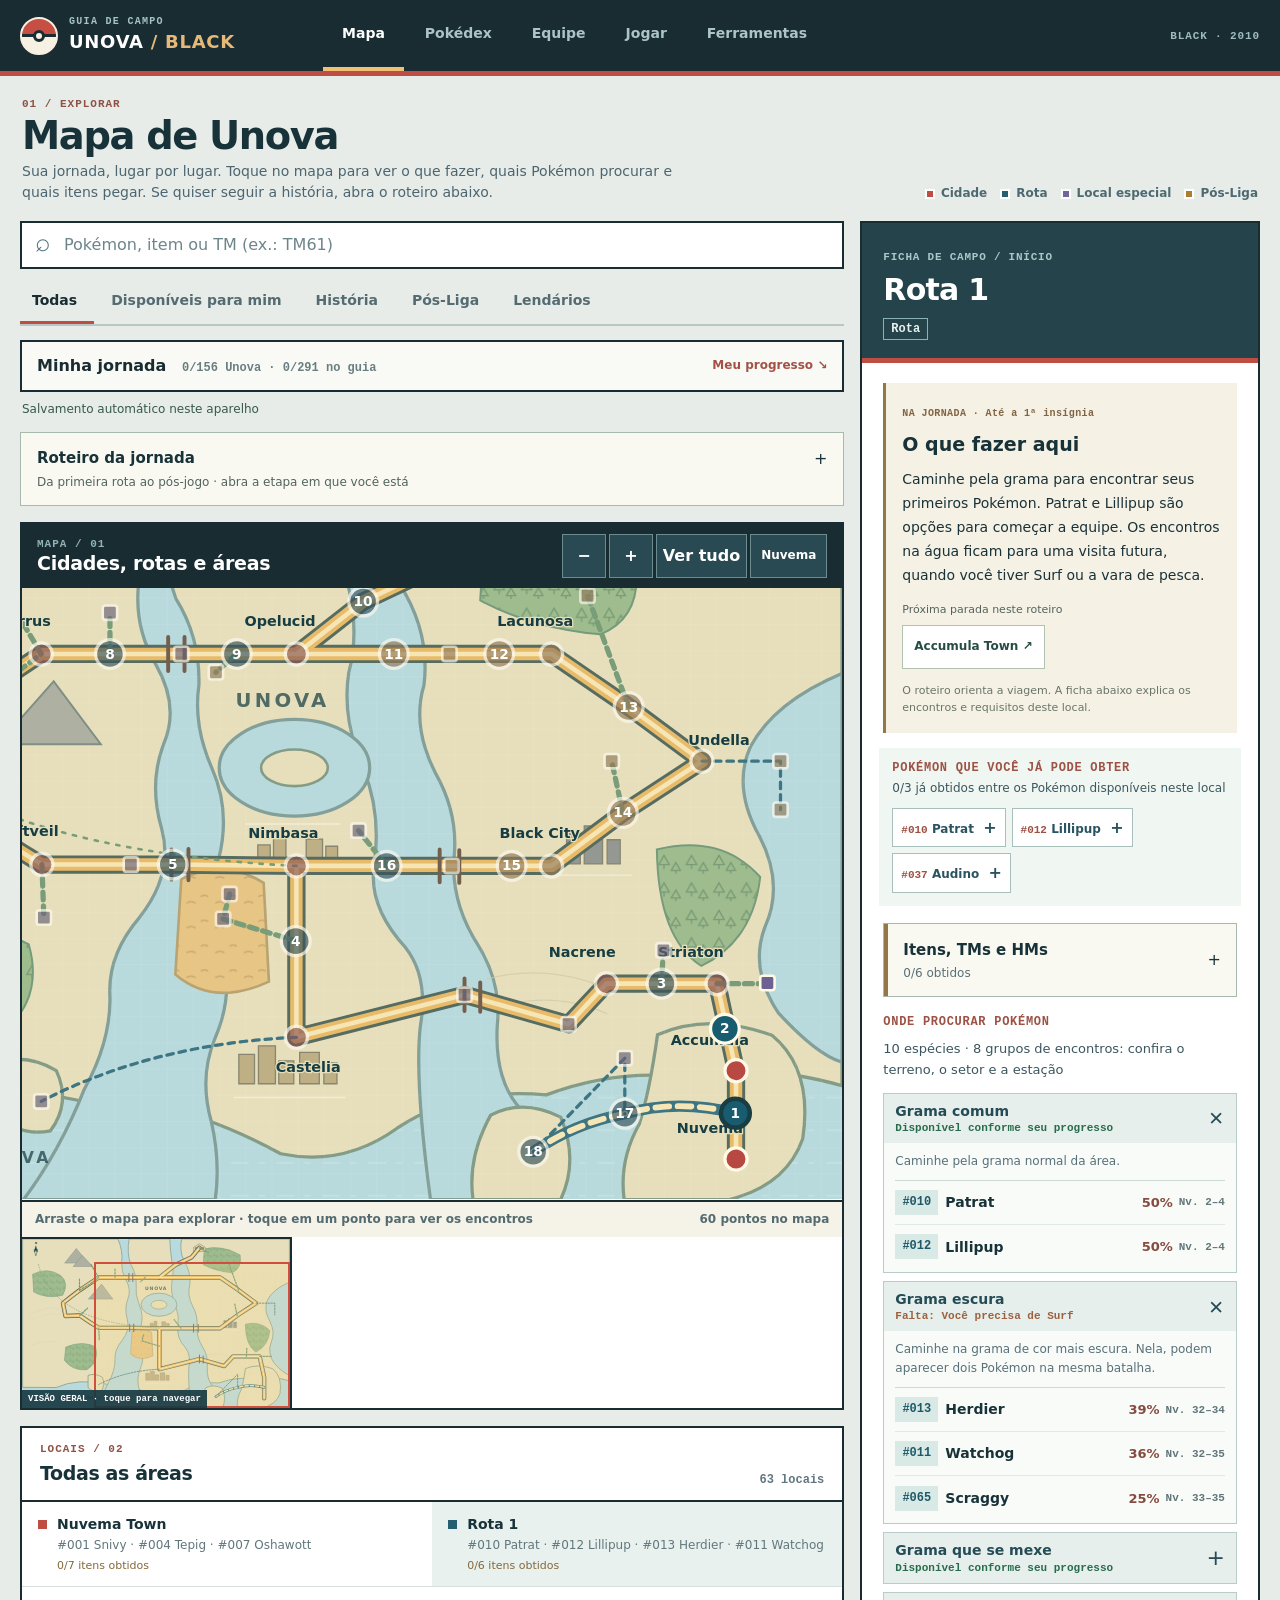
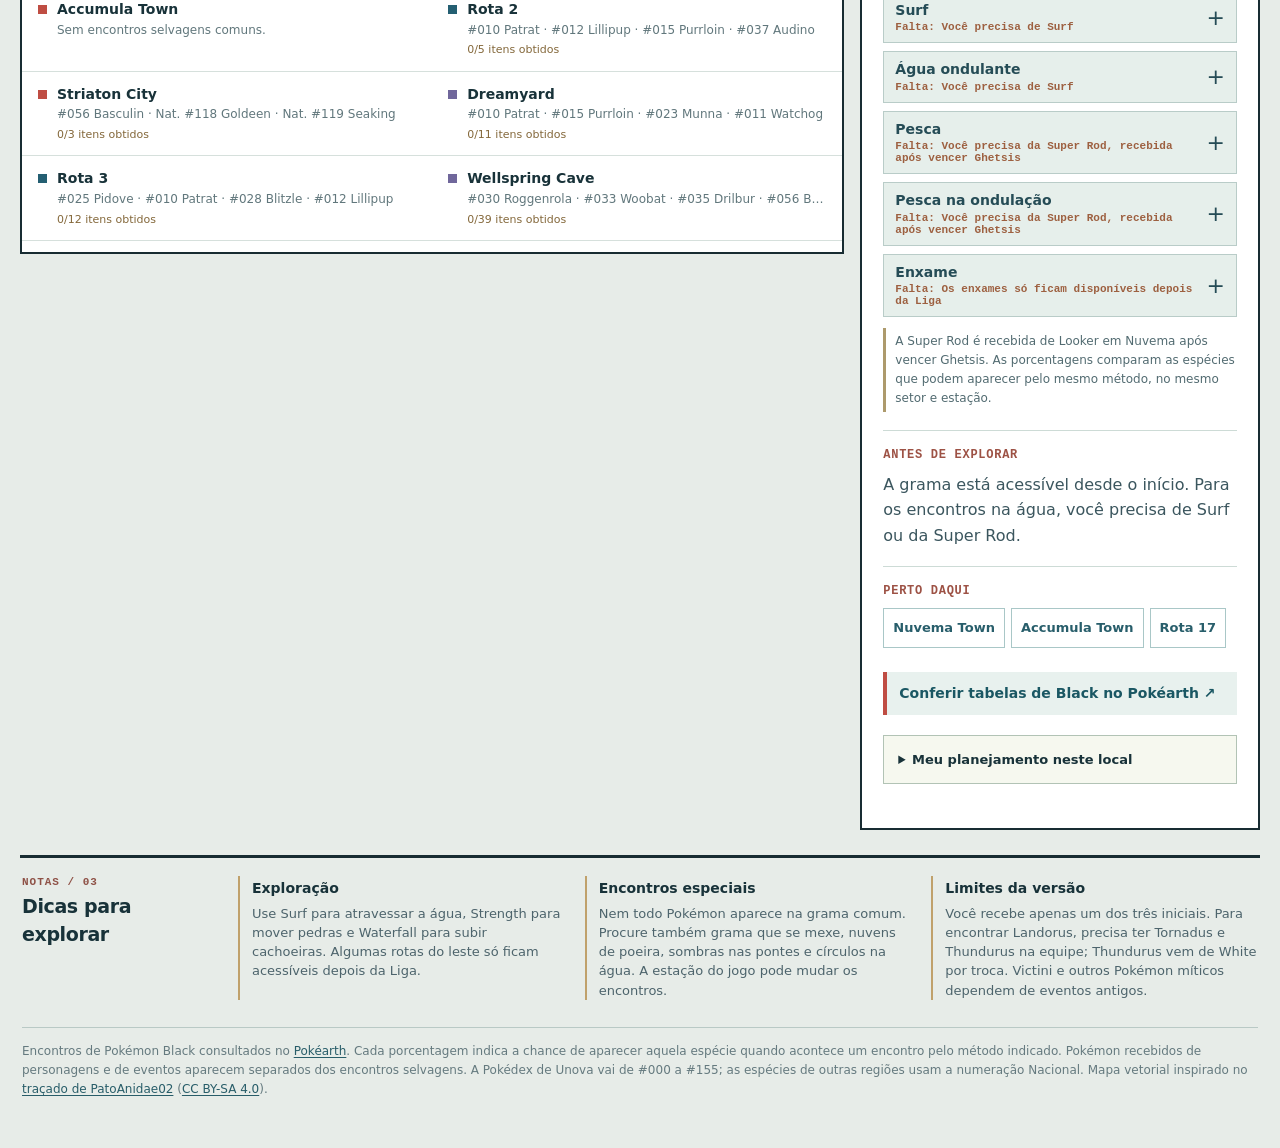
==== commit f743be69: "feat: add ideal team plans and a compact playing guide for phones" ====
--- a/index.html
+++ b/index.html
@@ -14,11 +14,12 @@
   <meta name="apple-mobile-web-app-title" content="Unova Black">
   <meta name="apple-mobile-web-app-status-bar-style" content="default">
   <link rel="stylesheet" href="style.css">
+  <link rel="stylesheet" href="planner.css">
 </head>
 <body>
   <header class="topbar">
     <div class="brand"><span class="brand-mark" aria-hidden="true"><i></i></span><div><small>GUIA DE CAMPO</small><strong>UNOVA<span> / BLACK</span></strong></div></div>
-    <nav class="view-nav" aria-label="Navegação principal"><button type="button" class="view-tab active" data-view="map" aria-pressed="true">Mapa</button><button type="button" class="view-tab" data-view="dex" aria-pressed="false">Lista dos Pokémon</button><button type="button" class="view-tab" data-view="tools" aria-pressed="false">Ferramentas</button></nav>
+    <nav class="view-nav" aria-label="Navegação principal"><button type="button" class="view-tab active" data-view="map" aria-pressed="true"><svg class="nav-icon" viewBox="0 0 24 24" fill="none" stroke="currentColor" stroke-width="1.7" stroke-linecap="round" stroke-linejoin="round" aria-hidden="true"><path d="m3 5 6-2 6 2 6-2v16l-6 2-6-2-6 2Z"/><path d="M9 3v16M15 5v16"/></svg>Mapa</button><button type="button" class="view-tab" data-view="dex" aria-pressed="false"><svg class="nav-icon" viewBox="0 0 24 24" fill="none" stroke="currentColor" stroke-width="1.7" stroke-linecap="round" stroke-linejoin="round" aria-hidden="true"><rect x="5" y="3" width="14" height="18" rx="2"/><path d="M9 7h6M9 12h6M9 17h3"/></svg>Pokédex</button><button type="button" class="view-tab" data-view="team" aria-pressed="false"><svg class="nav-icon" viewBox="0 0 24 24" fill="none" stroke="currentColor" stroke-width="1.7" stroke-linecap="round" stroke-linejoin="round" aria-hidden="true"><circle cx="8" cy="8" r="3"/><circle cx="17" cy="10" r="2"/><path d="M2 21v-3a6 6 0 0 1 12 0v3M15 16a4 4 0 0 1 7 3v2"/></svg>Equipe</button><button type="button" class="view-tab" data-view="play" aria-pressed="false"><svg class="nav-icon" viewBox="0 0 24 24" fill="none" stroke="currentColor" stroke-width="1.7" stroke-linecap="round" stroke-linejoin="round" aria-hidden="true"><path d="m9 5 11 7-11 7Z"/><path d="M4 5v14"/></svg>Jogar</button><button type="button" class="view-tab" data-view="tools" aria-pressed="false"><svg class="nav-icon" viewBox="0 0 24 24" fill="none" stroke="currentColor" stroke-width="1.7" stroke-linecap="round" stroke-linejoin="round" aria-hidden="true"><circle cx="5" cy="12" r="1"/><circle cx="12" cy="12" r="1"/><circle cx="19" cy="12" r="1"/></svg>Ferramentas</button></nav>
     <span class="edition">BLACK · 2010</span>
   </header>
   <main>
@@ -39,10 +40,11 @@
       <section class="field-notes" aria-labelledby="notes-title"><div class="notes-heading"><span class="section-index">NOTAS / 03</span><h2 id="notes-title">Dicas para explorar</h2></div><div class="notes-grid"><div><b>Exploração</b><p>Use Surf para atravessar a água, Strength para mover pedras e Waterfall para subir cachoeiras. Algumas rotas do leste só ficam acessíveis depois da Liga.</p></div><div><b>Encontros especiais</b><p>Nem todo Pokémon aparece na grama comum. Procure também grama que se mexe, nuvens de poeira, sombras nas pontes e círculos na água. A estação do jogo pode mudar os encontros.</p></div><div><b>Limites da versão</b><p>Você recebe apenas um dos três iniciais. Para encontrar Landorus, precisa ter Tornadus e Thundurus na equipe; Thundurus vem de White por troca. Victini e outros Pokémon míticos dependem de eventos antigos.</p></div></div></section>
     </div>
     <section id="dex-view" class="dex-view" aria-labelledby="dex-title" hidden><div class="dex-head"><div><span class="section-index">02 / CONSULTAR</span><h1 id="dex-title">Lista dos Pokémon</h1><p>Marque os Pokémon que você já obteve. A Pokédex de Unova segue a numeração original do jogo; a lista completa inclui também Pokémon de outras regiões encontrados neste guia.</p></div><div class="order-switch" role="group" aria-label="Ordem da lista"><button class="order-button active" type="button" data-order="dex" aria-pressed="true">Ordem da Pokédex</button><button class="order-button" type="button" data-order="journey" aria-pressed="false">Ordem de obtenção</button></div></div><div class="scope-switch" role="group" aria-label="Escopo da lista"><button class="scope-button active" type="button" data-scope="unova" aria-pressed="true">Pokédex de Unova · 156</button><button class="scope-button" type="button" data-scope="field" aria-pressed="false">Todas as espécies do guia</button></div><div class="dex-toolbar"><label class="dex-search"><span class="sr-only">Buscar na lista</span><input id="dex-search" type="search" autocomplete="off" placeholder="Buscar nome ou número, ex.: #010"></label><span id="dex-count" class="dex-count"></span></div><div id="dex-list" class="dex-list"></div></section>
+    <section id="team-view" class="team-view" hidden aria-label="Planejamento da equipe"></section><section id="play-view" class="play-view" hidden aria-label="Estou jogando agora"></section>
     <section id="tools-view" class="tools-view" hidden aria-label="Ferramentas da jornada"></section>
     <p class="source-note">Encontros de Pokémon Black consultados no <a href="https://www.serebii.net/pokearth/unova/" target="_blank" rel="noopener noreferrer">Pokéarth</a>. Cada porcentagem indica a chance de aparecer aquela espécie quando acontece um encontro pelo método indicado. Pokémon recebidos de personagens e de eventos aparecem separados dos encontros selvagens. A Pokédex de Unova vai de #000 a #155; as espécies de outras regiões usam a numeração Nacional. Mapa vetorial inspirado no <a href="https://commons.wikimedia.org/wiki/File:UnovaMap.png" target="_blank" rel="noopener noreferrer">traçado de PatoAnidae02</a> (<a href="https://creativecommons.org/licenses/by-sa/4.0/" target="_blank" rel="noopener noreferrer">CC BY-SA 4.0</a>).</p>
   </main>
   <div id="scrim" class="scrim" hidden></div>
-  <script src="data.js"></script><script src="dex.js"></script><script src="national.js"></script><script src="pokedex.js"></script><script src="encounters.js"></script><script src="items.js"></script><script src="item-guide.js"></script><script src="progress-store.js"></script><script src="map-data.js"></script><script src="walkthrough.js"></script><script src="pokemon-guide-data.js"></script><script src="adventure-data.js"></script><script src="adventure.js"></script><script src="cloud-config.js"></script><script src="cloud-sync.js"></script><script src="offline.js"></script><script src="app.js"></script>
+  <script src="data.js"></script><script src="dex.js"></script><script src="national.js"></script><script src="pokedex.js"></script><script src="encounters.js"></script><script src="items.js"></script><script src="item-guide.js"></script><script src="progress-store.js"></script><script src="map-data.js"></script><script src="walkthrough.js"></script><script src="pokemon-guide-data.js"></script><script src="adventure-data.js"></script><script src="adventure.js"></script><script src="combat-data.js"></script><script src="team-plan.js"></script><script src="battle-guide.js"></script><script src="cloud-config.js"></script><script src="cloud-sync.js"></script><script src="offline.js"></script><script src="app.js"></script>
 </body>
 </html>
--- a/planner.css
+++ b/planner.css
@@ -0,0 +1,6 @@
+/* The mobile guide has five stable destinations; no glass effects or large motion. */
+.team-view,.play-view{max-width:920px;margin:34px auto}.plan-intro{max-width:680px;margin-bottom:22px}.plan-intro h1{font-size:clamp(28px,4vw,42px);line-height:1.12;letter-spacing:-.04em;margin:10px 0 12px}.plan-intro p{color:#52675f;line-height:1.65;font-size:15px}.plan-count{display:inline-block;font:700 12px ui-monospace,monospace;color:#84623f;padding-top:4px}.plan-switch{display:flex;gap:4px;background:#dce4db;padding:4px;border:1px solid #b5c0b4;margin:0 0 20px;max-width:480px;border-radius:10px}.plan-switch button{flex:1;background:transparent;border:0;border-radius:7px;min-height:44px;font-size:13px;font-weight:750;color:#4e6558;padding:8px}.plan-switch button[aria-pressed=true]{background:#fffdf6;color:#193c30;box-shadow:0 1px 3px #233e3020}.plan-member,.battle-card{background:#faf9f2;border:1px solid #b9c5b5;border-radius:12px;margin-bottom:10px;overflow:hidden}.plan-member>summary,.battle-card>summary{display:flex;align-items:center;gap:14px;padding:17px;min-height:78px;cursor:pointer;list-style:none}.plan-member summary::-webkit-details-marker,.battle-card summary::-webkit-details-marker{display:none}.plan-member summary b,.battle-card summary b{display:block;font-size:17px}.plan-member summary small,.battle-card summary small{display:block;color:#657568;font-size:12px;line-height:1.5;margin-top:4px}.plan-slot{font:700 14px ui-monospace,monospace;color:#a07b46}.plan-chevron,.battle-card>summary>span:last-child{margin-left:auto;font-size:22px;color:#6c7b66}.plan-member[open] .plan-chevron,.battle-card[open]>summary>span:last-child{transform:rotate(45deg)}.plan-member-body,.battle-content{padding:0 20px 20px;border-top:1px solid #d5dccc}.plan-member-heading{display:flex;gap:10px;align-items:center;justify-content:space-between;margin:16px 0}.plan-member-heading h2{font-size:22px;margin:0}.team-view button,.play-view button{touch-action:manipulation}.plan-member-body button,.plan-overview button,.plan-add button,.team-view .text-link,.play-view .playing-body button{min-height:44px;border:1px solid #a8bba4;border-radius:7px;background:#e9f0e3;color:#294e39;padding:10px 12px;font-size:13px;font-weight:700}.plan-member-heading button{background:transparent;color:#955442;border-color:#cfb7a4;font-size:12px}.team-view label,.playing-place label{display:block;font-size:13px;font-weight:700;margin:16px 0 7px}.team-view select,.team-view input,.play-view select,.play-view textarea{width:100%;min-height:48px;max-width:100%;font-size:16px;font-family:inherit;color:#214132;border:1px solid #abbca5;border-radius:8px;padding:12px;background:#fffdf8;margin-top:7px}.team-view input[type=number]{max-width:160px}.team-view fieldset{border:0;border-top:1px solid #d6ddce;padding:15px 0 0;margin:22px 0}.team-view legend{font-size:13px;font-weight:750;padding:0 8px 0 0}.team-view small,.plan-footnote{font-size:12px;color:#627361;line-height:1.6;display:block}.plan-save{font-size:12px;color:#3c6448;min-height:20px}.plan-nested{border-top:1px solid #c2cfb9;margin-top:15px}.plan-nested>summary{min-height:48px;cursor:pointer;padding:14px 0;font-size:14px;font-weight:750}.plan-step{padding:14px 0;border-top:1px solid #d5dccd}.plan-step>b,.plan-step>small{display:block}.plan-step p,.battle-content p{font-size:14px;line-height:1.65;margin:8px 0}.plan-step ul,.battle-content ul{padding-left:21px;line-height:1.7;font-size:14px}.plan-warning{border-left:3px solid #b98542;background:#f6eddb;padding:10px 12px;color:#78542d}.plan-add{background:#dde7d9;border-radius:12px;padding:16px;margin:16px 0}.plan-add label{margin-top:0}.plan-add>div{display:flex;gap:8px;align-items:center}.plan-add select{margin:0;min-width:0;flex:1}.plan-add button{background:#294e39;color:#fff}.plan-add button:disabled{opacity:.45}.plan-add p:empty{display:none}.plan-overview-row{padding:15px 0;border-bottom:1px solid #c8d3bf}.plan-overview-row p{font-size:14px;margin:5px 0}.plan-overview-row button{margin-top:9px}.playing-now{display:grid;grid-template-columns:1.1fr 1fr;gap:16px;align-items:start}.playing-now>section{padding:20px;background:#faf9f2;border:1px solid #bac6b5;border-radius:12px}.playing-objective{grid-row:span 2;border-top:4px solid #b58d50!important}.playing-now h2{font-size:21px;line-height:1.25;margin:9px 0 12px}.playing-now p{font-size:14px;line-height:1.7}.playing-now small{display:block;font-size:12px;line-height:1.6;color:#627361}.playing-task{display:flex;align-items:center;gap:12px;padding:14px 0;min-height:52px;border-top:1px solid #d6ddce;font-size:14px;line-height:1.5}.playing-task input{width:22px;height:22px;accent-color:#385d40;flex:none}.playing-place button{margin-top:12px}.playing-team>div{border-top:1px solid #d6ddce;padding:12px 0}.playing-team button{margin-top:12px}.playing-body h3{font-size:13px;margin:18px 0 8px;color:#785a34}.playing-section-title{font-size:24px;margin-top:28px}.battle-roster{display:grid;grid-template-columns:repeat(2,minmax(0,1fr));gap:8px;padding-top:16px}.battle-roster>div{padding:12px;background:#eaf0e3;border-radius:7px;font-size:14px}.battle-roster small{display:block;font-size:12px;color:#61765d}.battle-content a{display:inline-block;color:#526d47;min-height:44px;padding:12px 0;margin-left:8px;font-size:12px}.team-view :focus-visible,.play-view :focus-visible{outline:3px solid #b08a44;outline-offset:3px}
+@media(max-width:700px){body{padding-bottom:calc(76px + env(safe-area-inset-bottom))}.topbar{height:68px!important;min-height:68px;flex-wrap:nowrap!important;padding:0 16px;align-items:center;gap:12px}.brand{min-width:0}.edition{font-size:9px}.view-nav{position:fixed;left:0;right:0;bottom:0;z-index:45;display:grid;grid-template-columns:repeat(5,minmax(0,1fr));gap:0!important;flex-wrap:nowrap;background:#182c32;border-top:1px solid #4e6462;padding:5px max(4px,env(safe-area-inset-left)) calc(5px + env(safe-area-inset-bottom));box-shadow:0 -2px 7px #12241e10}.view-tab{min-width:0;min-height:56px;padding:9px 2px!important;white-space:normal;font-size:11px!important;border-bottom:0;border-radius:8px;margin:0 2px}.view-tab::before{display:block;line-height:1.3;font-size:19px;margin-bottom:4px;font-weight:400}.view-tab[data-view=map]::before{content:'⌖'}.view-tab[data-view=dex]::before{content:'▤'}.view-tab[data-view=team]::before{content:'♟'}.view-tab[data-view=play]::before{content:'▷'}.view-tab[data-view=tools]::before{content:'⋯'}.view-tab.active{background:#304a42!important;color:#f6dfb2}.view-tab:hover{background:transparent}.team-view,.play-view{margin:24px 0}.plan-intro{margin-bottom:18px}.plan-intro h1{font-size:30px}.plan-intro p{font-size:14px}.plan-switch{max-width:none}.plan-member-body,.battle-content{padding:0 16px 16px}.plan-member>summary,.battle-card>summary{padding:16px;min-height:74px}.plan-add{padding:14px}.playing-now{grid-template-columns:1fr;gap:12px}.playing-now>section{padding:17px}.playing-objective{grid-row:auto}.detail{bottom:calc(76px + env(safe-area-inset-bottom))!important;max-height:calc(100dvh - 145px - env(safe-area-inset-bottom))!important}.tools-view input,.tools-view select,.guide-area-content textarea,.progress-controls select{font-size:16px!important}.guide-intro h1{font-size:30px}.guide-now-card{padding:16px}.guide-tool>summary{min-height:74px}.source-note{font-size:11px}.scrim{z-index:29}main{padding-left:14px;padding-right:14px}.plan-nested,.plan-member,.battle-card{scroll-margin-top:12px}}
+@media(prefers-reduced-motion:reduce){*{scroll-behavior:auto!important}.plan-member,.battle-card{animation:none!important}}
+
+.nav-icon{display:none}@media(max-width:700px){.view-tab::before{display:none!important}.nav-icon{display:block;width:22px;height:22px;margin:0 auto 5px}.view-tab{display:flex;flex-direction:column;align-items:center;justify-content:center}}
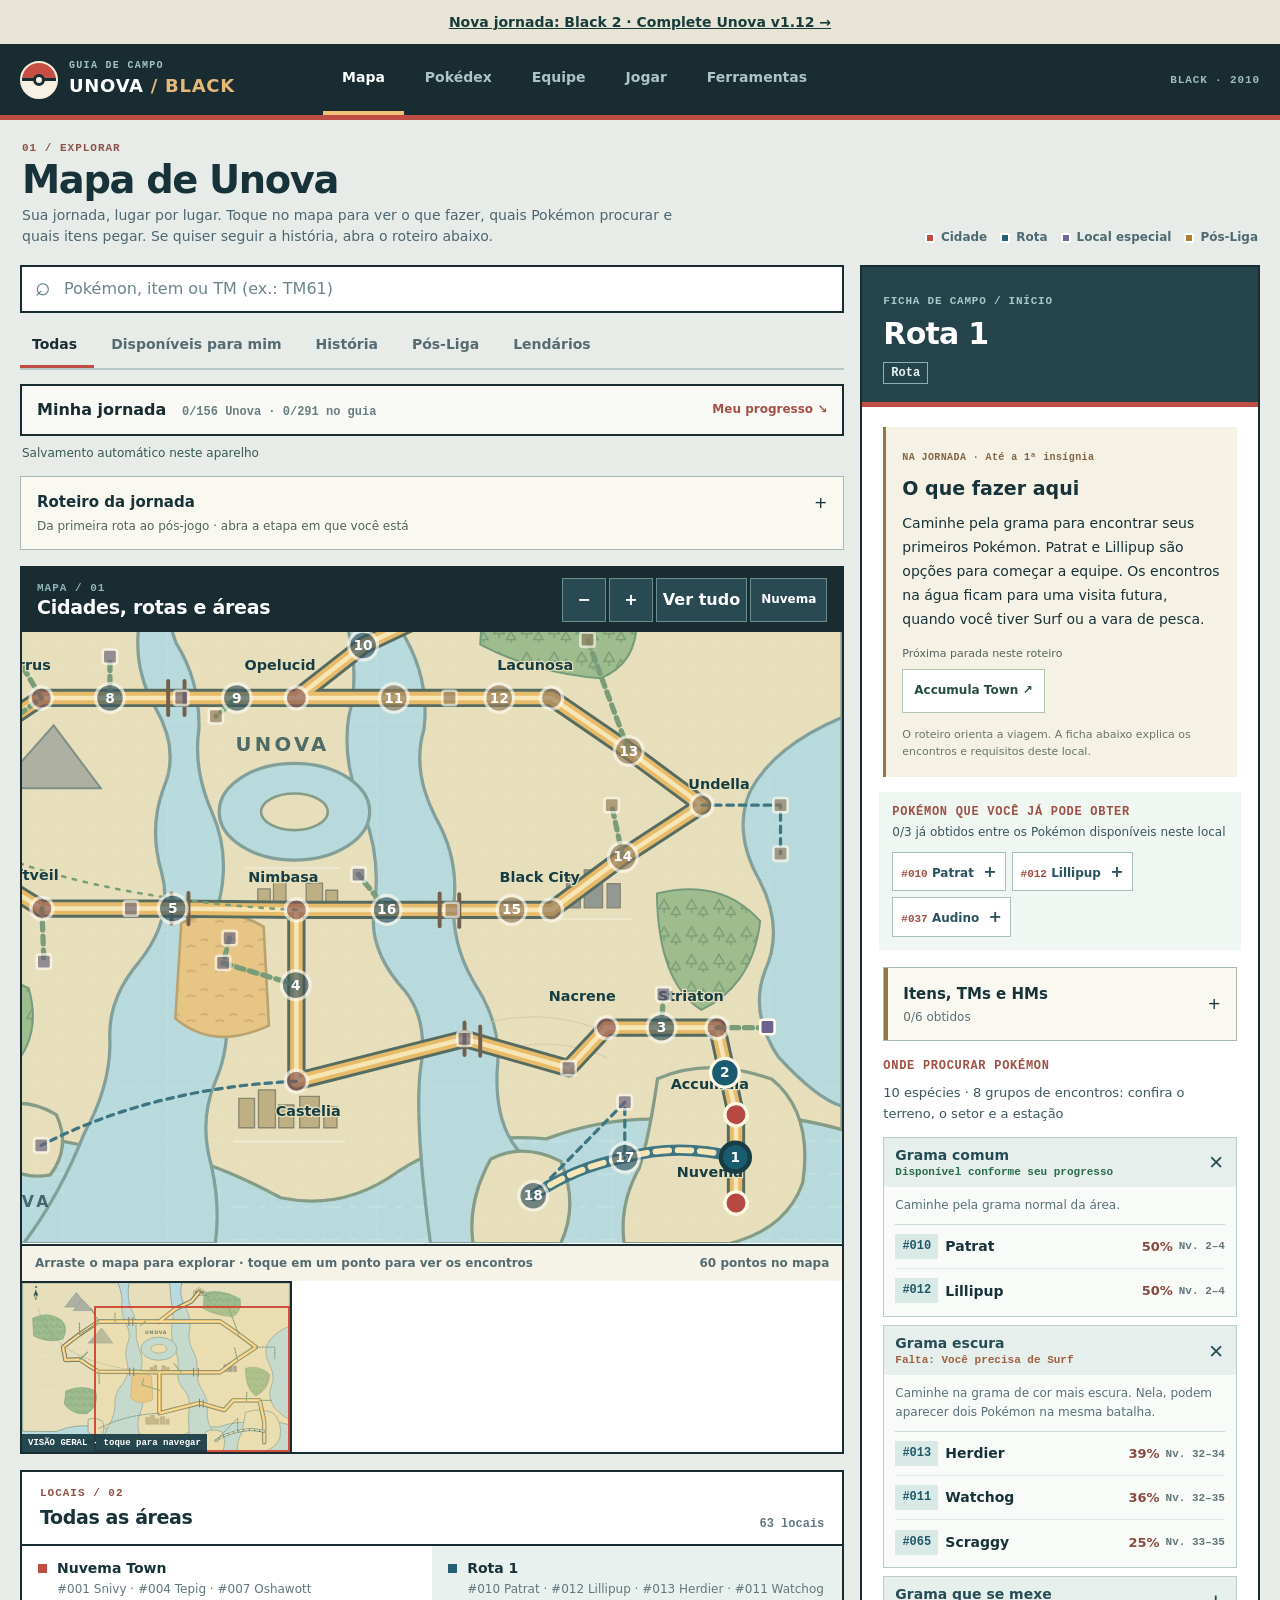
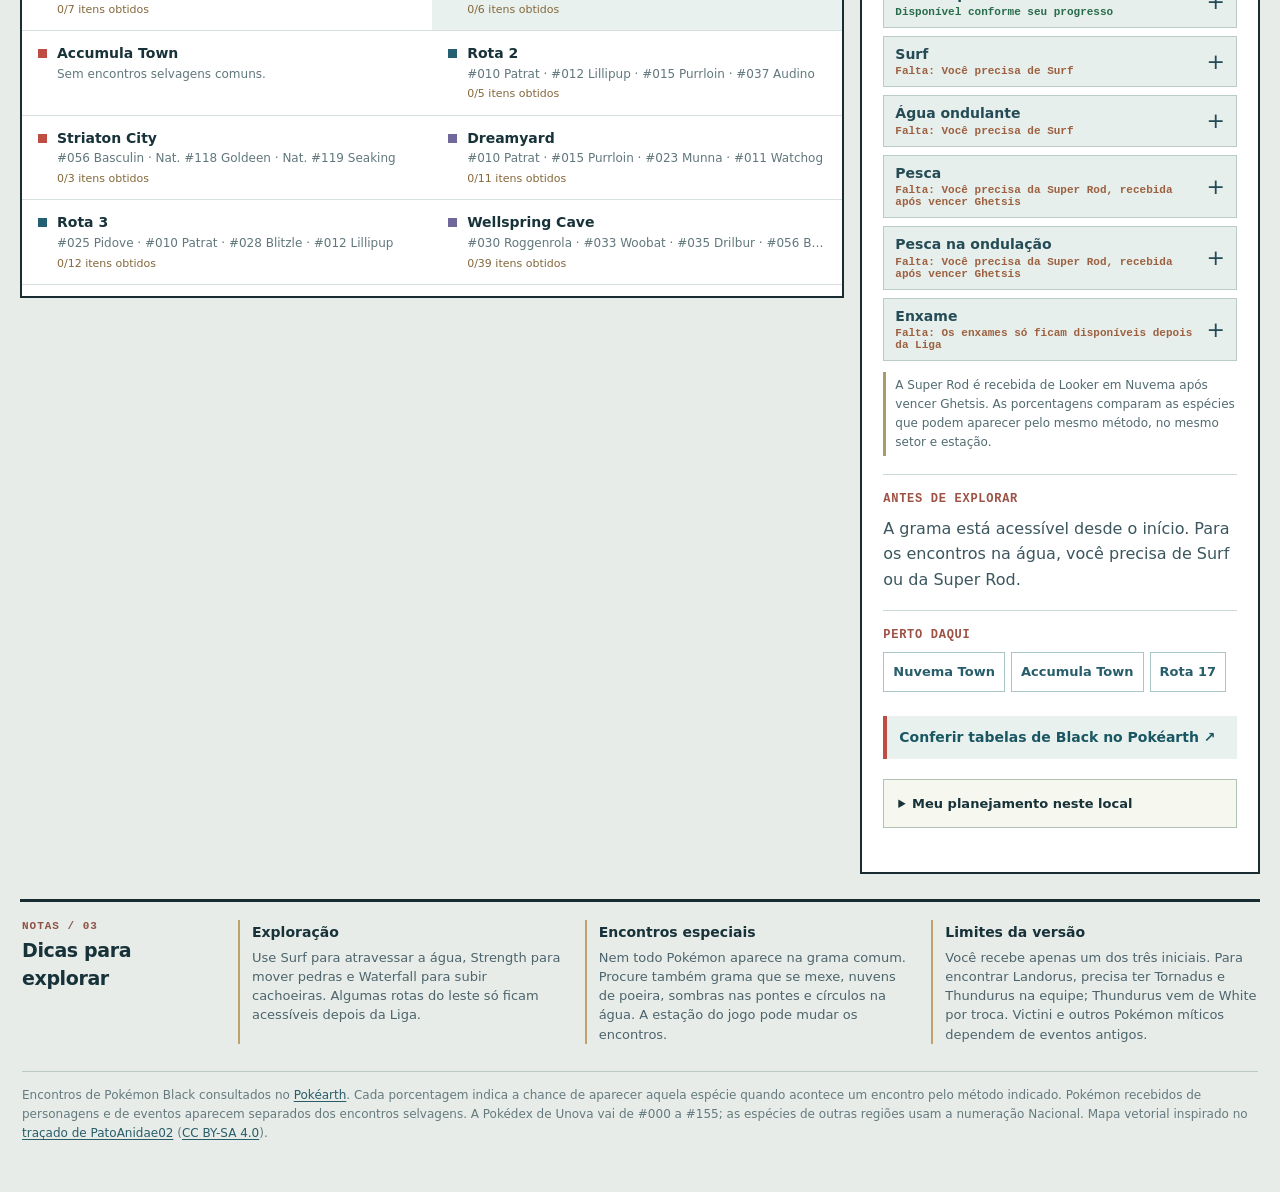
==== commit 2d2ae8ae: "feat: add Black 2 Complete Unova journey, walkthrough and team planning" ====
--- a/index.html
+++ b/index.html
@@ -2,6 +2,7 @@
 <html lang="pt-BR">
 <head>
   <meta charset="utf-8">
+  <script>try{if(new URLSearchParams(location.search).get("game")==="black")localStorage.setItem("unova-last-game","black");else if(localStorage.getItem("unova-last-game")==="black2")location.replace("black2.html");}catch{}</script>
   <meta name="viewport" content="width=device-width, initial-scale=1, viewport-fit=cover">
   <meta name="theme-color" content="#182b31">
   <meta name="description" content="Mapa interativo de Unova em Pokémon Black e lista dos 156 Pokémon na ordem da Pokédex original. Encontros, métodos e requisitos por área.">
@@ -17,6 +18,7 @@
   <link rel="stylesheet" href="planner.css">
 </head>
 <body>
+  <a href="black2.html" style="display:block;text-align:center;padding:14px;background:#e8e5d7;color:#173c3c;font:600 14px system-ui">Nova jornada: Black 2 · Complete Unova v1.12 →</a>
   <header class="topbar">
     <div class="brand"><span class="brand-mark" aria-hidden="true"><i></i></span><div><small>GUIA DE CAMPO</small><strong>UNOVA<span> / BLACK</span></strong></div></div>
     <nav class="view-nav" aria-label="Navegação principal"><button type="button" class="view-tab active" data-view="map" aria-pressed="true"><svg class="nav-icon" viewBox="0 0 24 24" fill="none" stroke="currentColor" stroke-width="1.7" stroke-linecap="round" stroke-linejoin="round" aria-hidden="true"><path d="m3 5 6-2 6 2 6-2v16l-6 2-6-2-6 2Z"/><path d="M9 3v16M15 5v16"/></svg>Mapa</button><button type="button" class="view-tab" data-view="dex" aria-pressed="false"><svg class="nav-icon" viewBox="0 0 24 24" fill="none" stroke="currentColor" stroke-width="1.7" stroke-linecap="round" stroke-linejoin="round" aria-hidden="true"><rect x="5" y="3" width="14" height="18" rx="2"/><path d="M9 7h6M9 12h6M9 17h3"/></svg>Pokédex</button><button type="button" class="view-tab" data-view="team" aria-pressed="false"><svg class="nav-icon" viewBox="0 0 24 24" fill="none" stroke="currentColor" stroke-width="1.7" stroke-linecap="round" stroke-linejoin="round" aria-hidden="true"><circle cx="8" cy="8" r="3"/><circle cx="17" cy="10" r="2"/><path d="M2 21v-3a6 6 0 0 1 12 0v3M15 16a4 4 0 0 1 7 3v2"/></svg>Equipe</button><button type="button" class="view-tab" data-view="play" aria-pressed="false"><svg class="nav-icon" viewBox="0 0 24 24" fill="none" stroke="currentColor" stroke-width="1.7" stroke-linecap="round" stroke-linejoin="round" aria-hidden="true"><path d="m9 5 11 7-11 7Z"/><path d="M4 5v14"/></svg>Jogar</button><button type="button" class="view-tab" data-view="tools" aria-pressed="false"><svg class="nav-icon" viewBox="0 0 24 24" fill="none" stroke="currentColor" stroke-width="1.7" stroke-linecap="round" stroke-linejoin="round" aria-hidden="true"><circle cx="5" cy="12" r="1"/><circle cx="12" cy="12" r="1"/><circle cx="19" cy="12" r="1"/></svg>Ferramentas</button></nav>
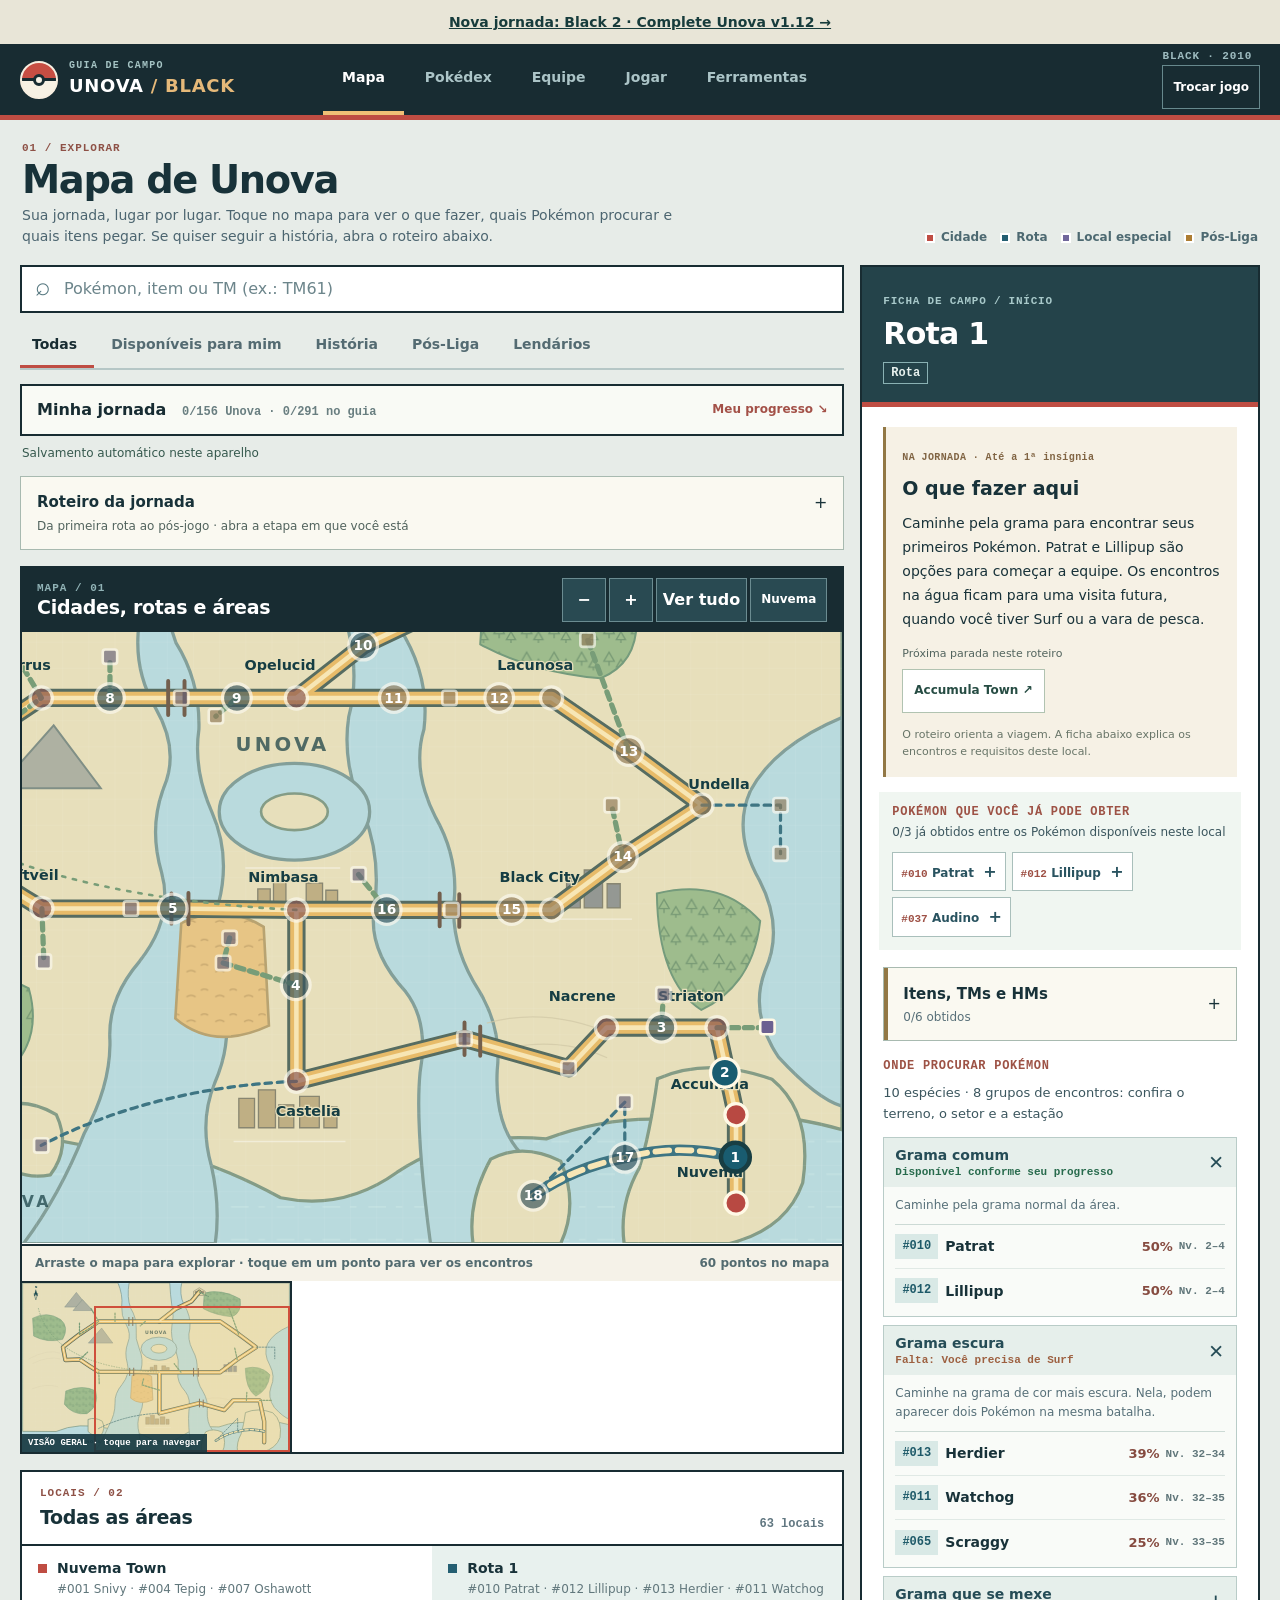
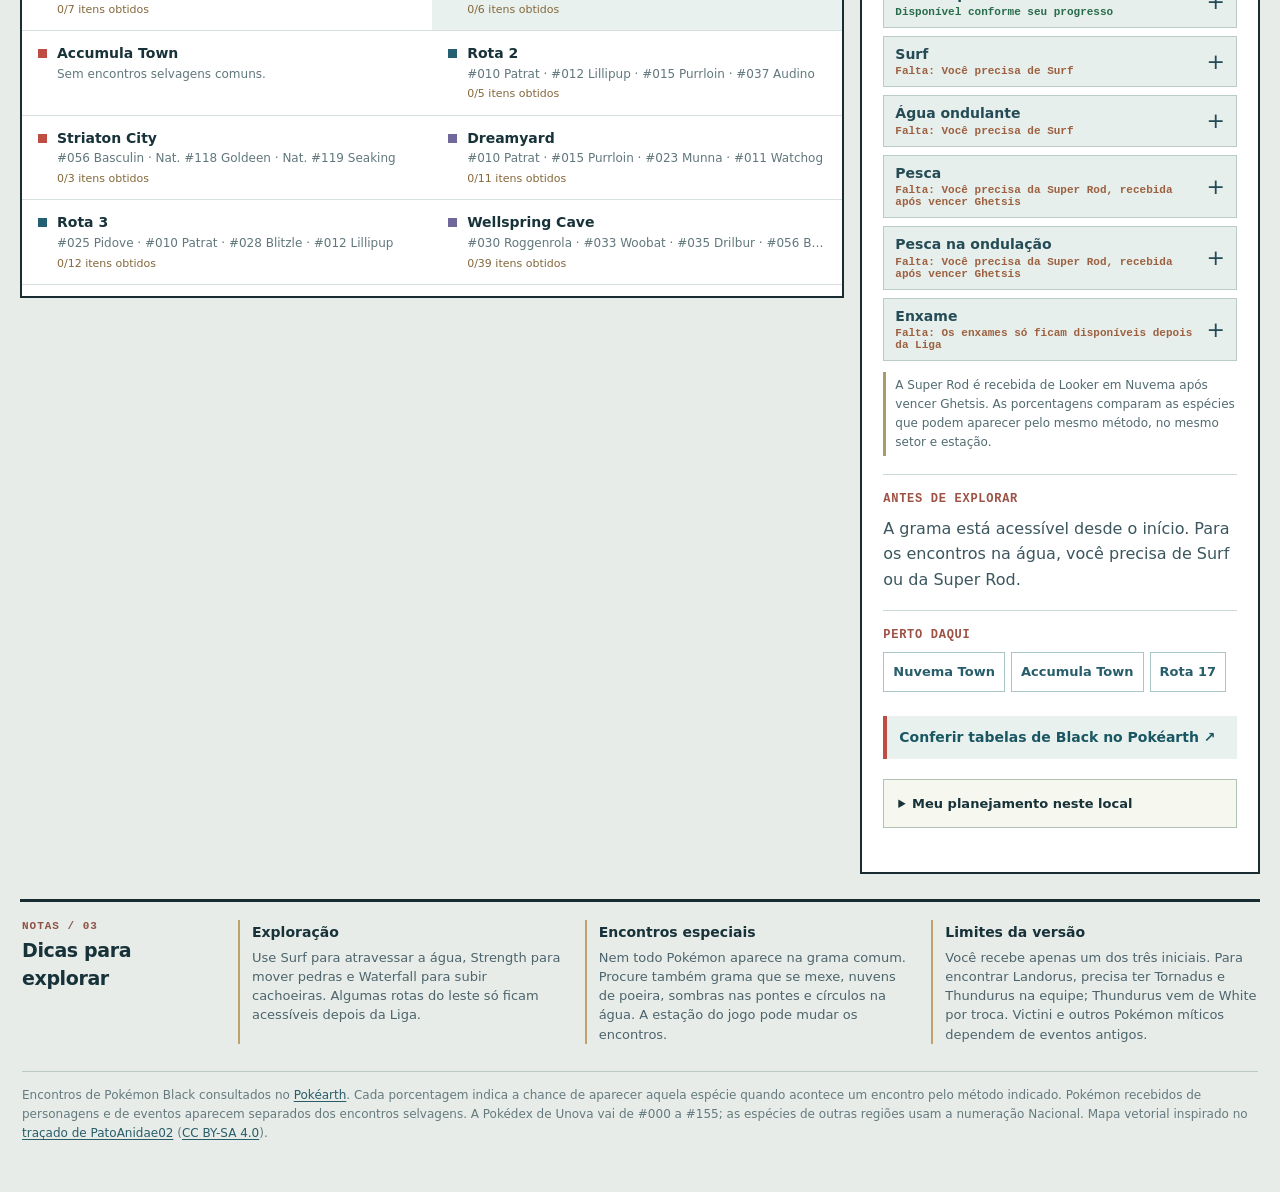
==== commit 2d16ef97: "Add on-demand game chooser while continuing the last journey" ====
--- a/index.html
+++ b/index.html
@@ -17,12 +17,13 @@
   <link rel="stylesheet" href="style.css">
   <link rel="stylesheet" href="planner.css">
 </head>
-<body>
+<body data-edition="pokemon-black">
   <a href="black2.html" style="display:block;text-align:center;padding:14px;background:#e8e5d7;color:#173c3c;font:600 14px system-ui">Nova jornada: Black 2 · Complete Unova v1.12 →</a>
   <header class="topbar">
     <div class="brand"><span class="brand-mark" aria-hidden="true"><i></i></span><div><small>GUIA DE CAMPO</small><strong>UNOVA<span> / BLACK</span></strong></div></div>
+<button type="button" class="game-switch game-switch-mobile" data-game-picker aria-haspopup="dialog" aria-expanded="false">Trocar jogo</button>
     <nav class="view-nav" aria-label="Navegação principal"><button type="button" class="view-tab active" data-view="map" aria-pressed="true"><svg class="nav-icon" viewBox="0 0 24 24" fill="none" stroke="currentColor" stroke-width="1.7" stroke-linecap="round" stroke-linejoin="round" aria-hidden="true"><path d="m3 5 6-2 6 2 6-2v16l-6 2-6-2-6 2Z"/><path d="M9 3v16M15 5v16"/></svg>Mapa</button><button type="button" class="view-tab" data-view="dex" aria-pressed="false"><svg class="nav-icon" viewBox="0 0 24 24" fill="none" stroke="currentColor" stroke-width="1.7" stroke-linecap="round" stroke-linejoin="round" aria-hidden="true"><rect x="5" y="3" width="14" height="18" rx="2"/><path d="M9 7h6M9 12h6M9 17h3"/></svg>Pokédex</button><button type="button" class="view-tab" data-view="team" aria-pressed="false"><svg class="nav-icon" viewBox="0 0 24 24" fill="none" stroke="currentColor" stroke-width="1.7" stroke-linecap="round" stroke-linejoin="round" aria-hidden="true"><circle cx="8" cy="8" r="3"/><circle cx="17" cy="10" r="2"/><path d="M2 21v-3a6 6 0 0 1 12 0v3M15 16a4 4 0 0 1 7 3v2"/></svg>Equipe</button><button type="button" class="view-tab" data-view="play" aria-pressed="false"><svg class="nav-icon" viewBox="0 0 24 24" fill="none" stroke="currentColor" stroke-width="1.7" stroke-linecap="round" stroke-linejoin="round" aria-hidden="true"><path d="m9 5 11 7-11 7Z"/><path d="M4 5v14"/></svg>Jogar</button><button type="button" class="view-tab" data-view="tools" aria-pressed="false"><svg class="nav-icon" viewBox="0 0 24 24" fill="none" stroke="currentColor" stroke-width="1.7" stroke-linecap="round" stroke-linejoin="round" aria-hidden="true"><circle cx="5" cy="12" r="1"/><circle cx="12" cy="12" r="1"/><circle cx="19" cy="12" r="1"/></svg>Ferramentas</button></nav>
-    <span class="edition">BLACK · 2010</span>
+    <span class="edition">BLACK · 2010<button type="button" class="game-switch" data-game-picker aria-haspopup="dialog" aria-expanded="false">Trocar jogo</button></span>
   </header>
   <main>
     <div id="map-view">
@@ -47,6 +48,6 @@
     <p class="source-note">Encontros de Pokémon Black consultados no <a href="https://www.serebii.net/pokearth/unova/" target="_blank" rel="noopener noreferrer">Pokéarth</a>. Cada porcentagem indica a chance de aparecer aquela espécie quando acontece um encontro pelo método indicado. Pokémon recebidos de personagens e de eventos aparecem separados dos encontros selvagens. A Pokédex de Unova vai de #000 a #155; as espécies de outras regiões usam a numeração Nacional. Mapa vetorial inspirado no <a href="https://commons.wikimedia.org/wiki/File:UnovaMap.png" target="_blank" rel="noopener noreferrer">traçado de PatoAnidae02</a> (<a href="https://creativecommons.org/licenses/by-sa/4.0/" target="_blank" rel="noopener noreferrer">CC BY-SA 4.0</a>).</p>
   </main>
   <div id="scrim" class="scrim" hidden></div>
-  <script src="data.js"></script><script src="dex.js"></script><script src="national.js"></script><script src="pokedex.js"></script><script src="encounters.js"></script><script src="items.js"></script><script src="item-guide.js"></script><script src="progress-store.js"></script><script src="map-data.js"></script><script src="walkthrough.js"></script><script src="pokemon-guide-data.js"></script><script src="adventure-data.js"></script><script src="adventure.js"></script><script src="combat-data.js"></script><script src="team-plan.js"></script><script src="battle-guide.js"></script><script src="cloud-config.js"></script><script src="cloud-sync.js"></script><script src="offline.js"></script><script src="app.js"></script>
+  <script src="data.js"></script><script src="dex.js"></script><script src="national.js"></script><script src="pokedex.js"></script><script src="encounters.js"></script><script src="items.js"></script><script src="core/item-queries.js"></script><script src="item-guide.js"></script><script src="progress-store.js"></script><script src="map-data.js"></script><script src="walkthrough.js"></script><script src="pokemon-guide-data.js"></script><script src="adventure-data.js"></script><script src="adventure.js"></script><script src="combat-data.js"></script><script src="team-plan.js"></script><script src="battle-guide.js"></script><script src="cloud-config.js"></script><script src="cloud-sync.js"></script><script src="offline.js"></script><script src="core/game-registry.js"></script><script src="core/game-picker.js"></script><script src="core/encounter-queries.js"></script><script src="packages/black/encounters.js"></script><script src="packages/black/adapter.js"></script><script src="app.js"></script>
 </body>
 </html>
--- a/style.css
+++ b/style.css
@@ -55,3 +55,9 @@
 /* Tools share the field guide's paper, ink and quiet borders. */
 .tools-view{max-width:1120px;margin:30px auto}.guide-intro h1{font-size:clamp(27px,4vw,42px);margin:8px 0}.guide-intro p{max-width:680px;line-height:1.7}.guide-spoilers{display:flex;align-items:center;gap:9px;font-size:14px;margin:18px 0}.guide-spoilers input,.guide-tasks input{width:18px;height:18px;accent-color:#375b48;flex-shrink:0}.guide-now-card{background:#f6f1e5;border:1px solid #b7bea9;border-left:4px solid #927845;padding:22px;margin:24px 0}.guide-now-card h2{font-size:12px;letter-spacing:.08em;text-transform:uppercase;color:#806443;margin:0 0 17px}.guide-now-card h3{font-size:24px;margin:6px 0 12px}.guide-now-card p{line-height:1.7}.guide-eyebrow{font:700 11px ui-monospace,monospace;color:#806443}.guide-now-card small,.guide-row small,.guide-area-content small{display:block;font-size:12px;line-height:1.6;color:#5c7066}.guide-tools-grid{display:grid;grid-template-columns:repeat(2,minmax(0,1fr));gap:12px;align-items:start}.guide-tool{border:1px solid #b4c2b5;background:#fafaf3;min-width:0}.guide-tool>summary{cursor:pointer;list-style:none;padding:18px 20px;min-height:85px;border-left:3px solid #a6b99c}.guide-tool>summary b,.guide-tool>summary small{display:block}.guide-tool>summary b{font-size:16px}.guide-tool>summary small{font-size:12px;line-height:1.5;color:#5c7066;margin-top:5px}.guide-tool[open]>summary{border-bottom:1px solid #cad5c5;border-left-color:#927845}.guide-tool-body{padding:16px 20px}.guide-tool-body p,.guide-area-content p{font-size:14px;line-height:1.65}.guide-tool-body label,.guide-area-content label{display:block;font-size:12px;font-weight:700;margin:12px 0 7px}.guide-tool-body input[type=search],.guide-tool-body input[type=email],.guide-tool-body input[type=text],.guide-tool-body select,.guide-area-content textarea{width:100%;min-height:44px;border:1px solid #a4b7a8;border-radius:0;background:#fff;color:#203d37;padding:10px;font:inherit;font-size:14px;max-width:100%}.guide-inline{display:flex;align-items:center;gap:8px;flex-wrap:wrap}.guide-inline select{flex:1;min-width:180px}.guide-tool-body button,.guide-now-card button,.area-tools button{font:700 12px ui-sans-serif,system-ui;border:1px solid #a9bfaf;background:#edf3e8;color:#294d41;padding:8px 11px;min-height:44px;cursor:pointer;max-width:100%;overflow-wrap:anywhere}.guide-row{padding:13px 0;border-top:1px solid #d3dbce;overflow-wrap:anywhere}.guide-row h4{font-size:16px;margin:0 0 8px}.guide-row p{margin:7px 0}.guide-row>a{display:inline-block;font-size:12px;min-height:36px;margin-left:8px;color:#526b5a}.guide-row-head{display:flex;align-items:center;justify-content:space-between;gap:10px}.guide-tasks{margin:18px 0}.guide-tasks>div{display:flex;align-items:center;justify-content:space-between;gap:10px;border-top:1px solid #d3d5c6;padding:10px 0}.guide-tasks label{display:flex;align-items:center;gap:9px;font-size:14px;line-height:1.5}.guide-choice{border-left:3px solid #a47642;padding:10px 14px;background:#f9eeda}.guide-more summary,.guide-help summary,.guide-category summary,.area-tools>summary,.guide-area-content details>summary{min-height:44px;padding:12px 0;cursor:pointer;font-size:13px;font-weight:750}.guide-more,.guide-help,.guide-category{border-top:1px solid #c9d4c4}.area-tools{border:1px solid #b2c3b5;margin:20px 0;background:#f6f8ef}.area-tools>summary{padding:14px}.guide-area-content{padding:0 14px 16px}.guide-area-content textarea{resize:vertical}.guide-area-content h4{font-size:14px}.capture-prep{padding-left:21px;font-size:14px;line-height:1.8}.capture-prep li{margin:10px 0}.guide-tool-body :focus-visible,.guide-now-card :focus-visible,.area-tools :focus-visible{outline:3px solid #977943;outline-offset:2px}.guide-tool summary::-webkit-details-marker{display:none}.cloud-message{font-size:13px;line-height:1.6}.view-nav{flex-wrap:wrap}
 @media(max-width:700px){.guide-tools-grid{grid-template-columns:1fr}.tools-view{margin:22px 0}.guide-now-card{padding:17px}.guide-tool>summary{padding:16px}.guide-tool-body{padding:14px 16px}.guide-tasks>div{align-items:flex-start}.guide-tasks button{flex-shrink:0}.topbar{flex-wrap:wrap}.view-nav{gap:4px}.view-tab{padding:10px!important;font-size:12px!important}}
+
+/* Game selection uses the same field-guide colors and is mounted only on request. */
+.game-switch{display:block;min-height:44px;padding:6px 10px;margin-top:3px;border:1px solid #67898d;background:transparent;color:#fff;font:700 12px system-ui;letter-spacing:0;cursor:pointer}.game-switch-mobile{display:none}.game-switch:hover{background:#27434a}
+.game-picker{box-sizing:border-box;width:calc(100% - 24px);max-width:520px;max-height:calc(100dvh - 32px);padding:0;border:1px solid #9eb3a8;background:#faf9f1;color:#173c3c;overflow:auto}.game-picker::backdrop{background:#0b2530aa}.game-picker-body{padding:20px}.game-picker-heading{display:flex;align-items:center;justify-content:space-between;gap:12px}.game-picker-heading h2{margin:0;font-size:22px}.game-picker-heading button{width:44px;height:44px;flex:none;border:1px solid #9eb3a8;background:transparent;color:inherit;font-size:26px;cursor:pointer}.game-picker-list{margin-top:14px}.game-option{display:block;padding:15px 0;border-top:1px solid #d1d7cb;text-decoration:none;color:inherit;overflow-wrap:anywhere}.game-option:last-child{border-bottom:1px solid #d1d7cb}.game-option:hover{background:#edf2e6}.game-option strong{display:block;font-size:16px;line-height:1.5}.game-option small{display:block;font-size:12px;color:#52645e;line-height:1.6;margin-top:3px}.game-current-label{display:inline-block;margin-left:9px;color:#806443;font-size:11px}.game-picker p{margin:15px 0 0;font-size:12px;line-height:1.6;color:#52645e}.game-option:focus-visible{outline:3px solid #df9a45;outline-offset:2px}
+@media(max-width:1020px){.game-switch-mobile{display:block;align-self:center;margin-top:0}.topbar .brand{min-width:0}.topbar .view-nav{min-width:0}}
+@media(max-width:900px){.game-switch-mobile{margin-left:auto}.game-picker-body{padding:16px}}
